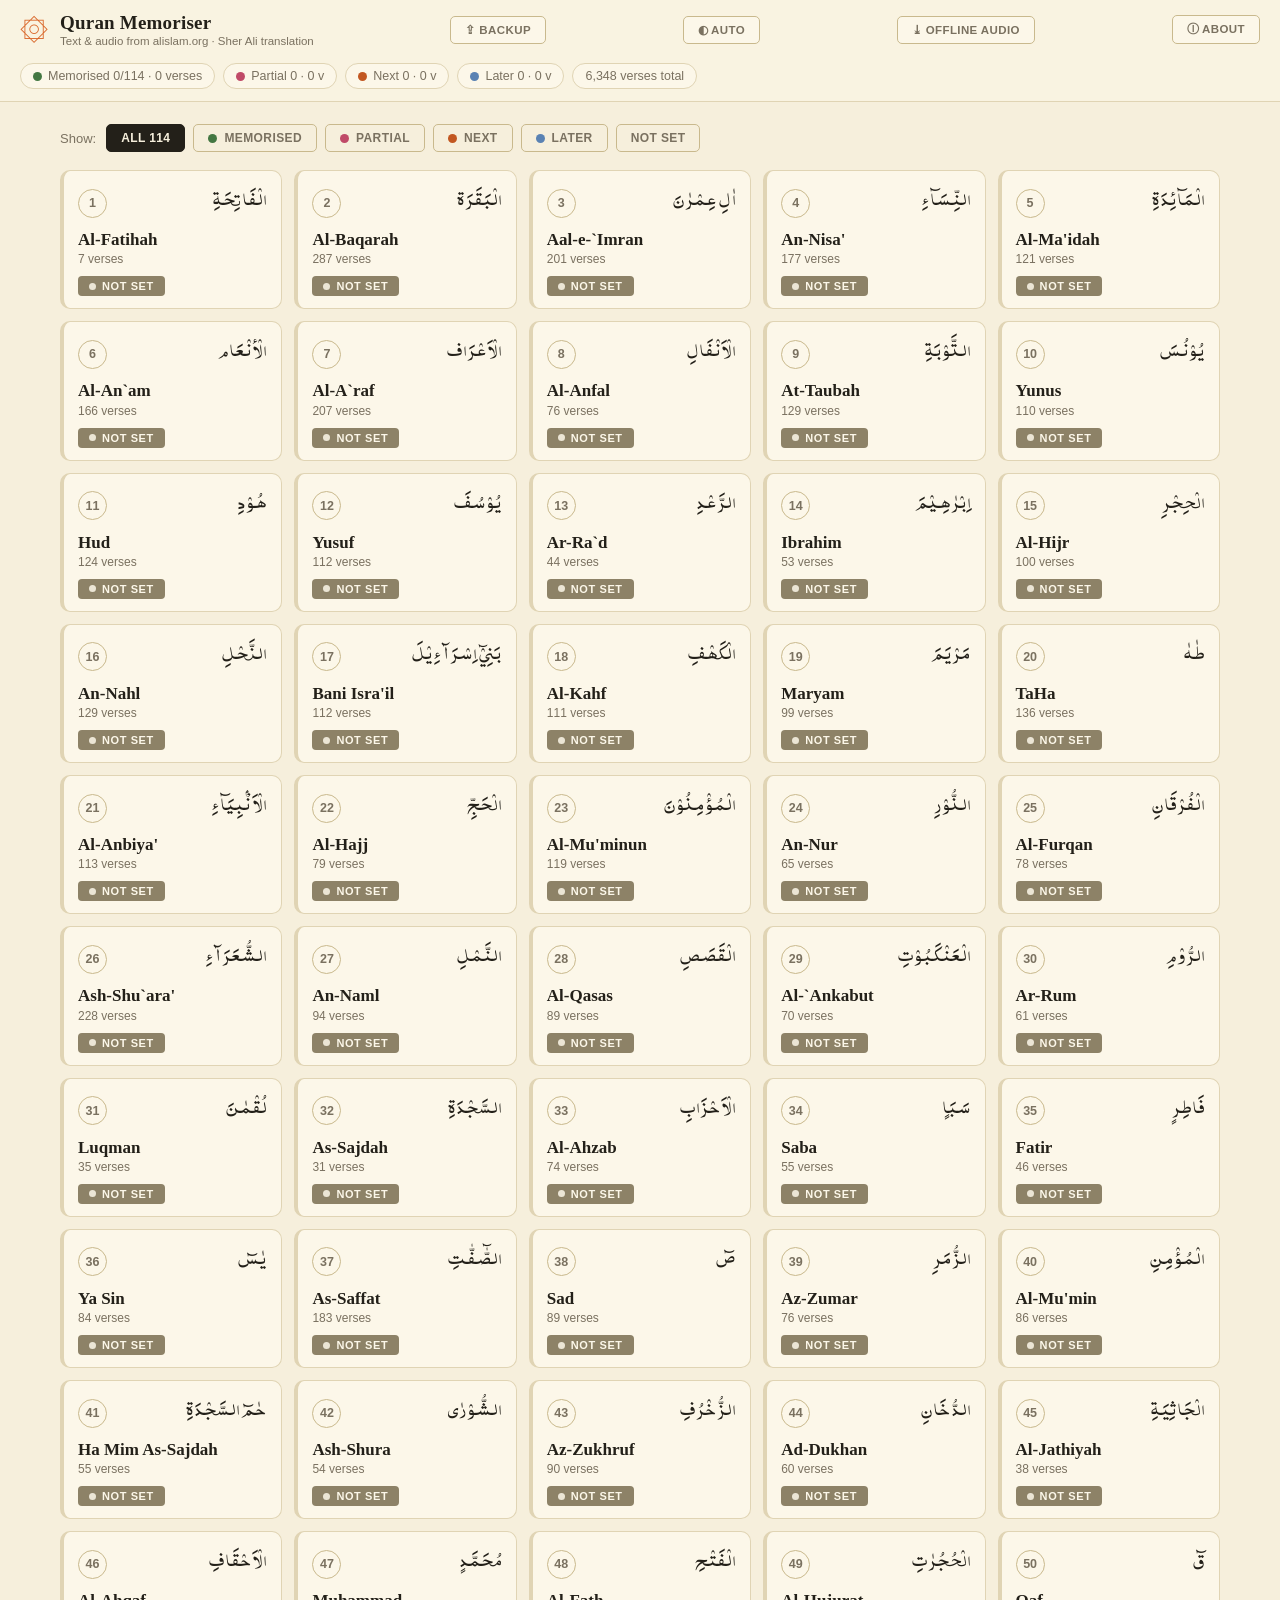
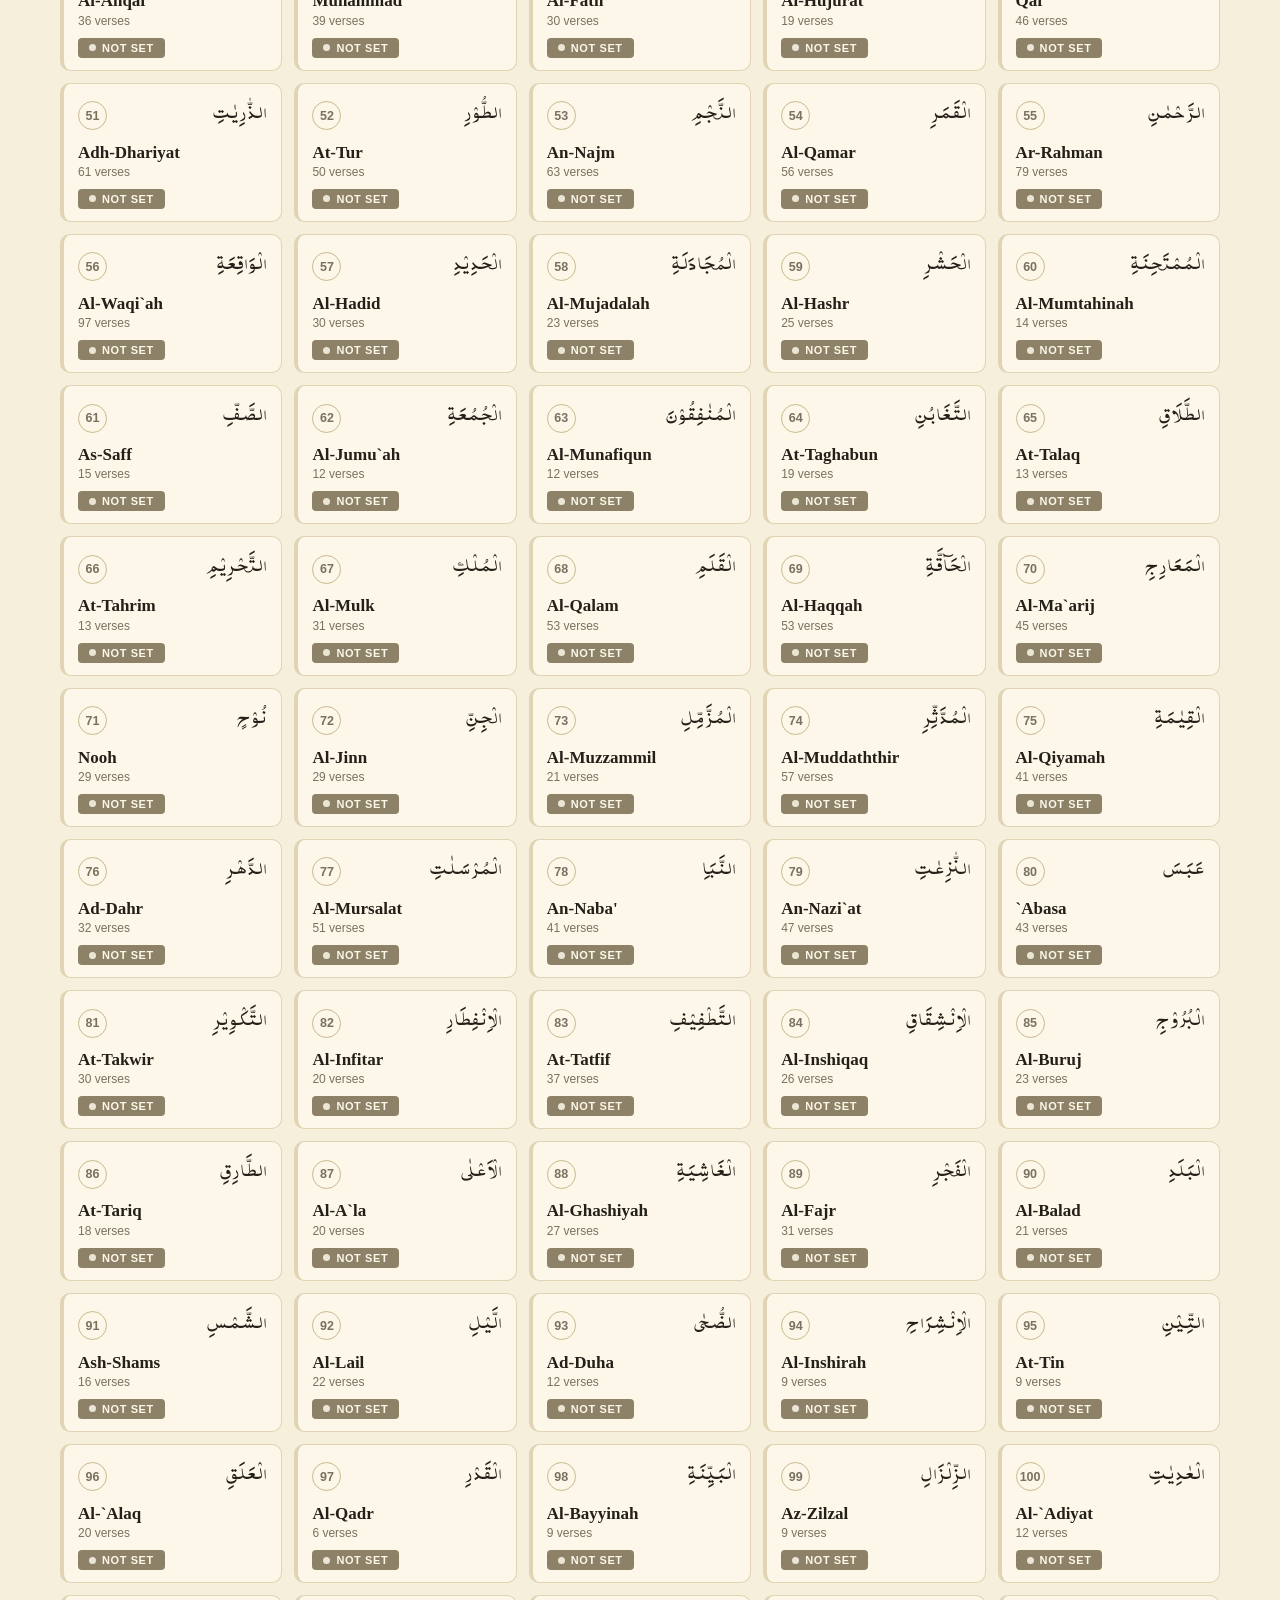
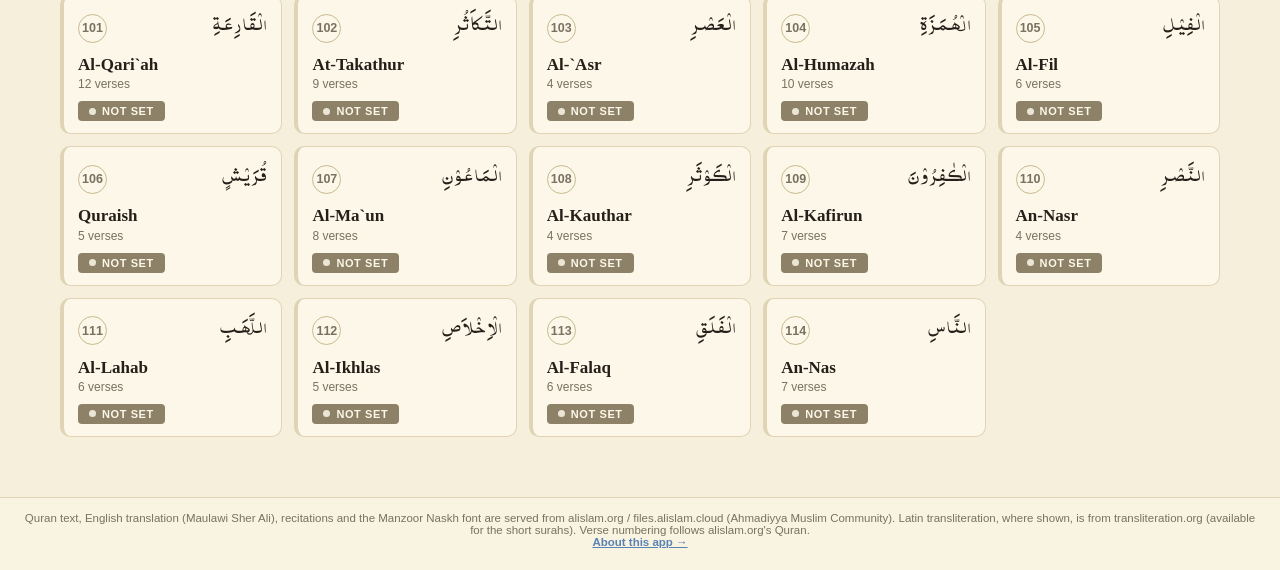
==== index.html @ e93f135b "Add About page (#/about) Toolbar 'ⓘ About' link and a footer link open a page explaining tracking, p" ====
<!DOCTYPE html>
<html lang="en">
<head>
  <meta charset="UTF-8" />
  <meta name="viewport" content="width=device-width, initial-scale=1.0, viewport-fit=cover, interactive-widget=resizes-content" />
  <title>Quran Memoriser</title>
  <link rel="stylesheet" href="styles.css" />
  <link rel="manifest" href="manifest.webmanifest" />
  <link rel="apple-touch-icon" href="icons/apple-touch-icon.png" />
  <meta name="theme-color" content="#f9f3e1" />
  <meta name="apple-mobile-web-app-capable" content="yes" />
  <meta name="apple-mobile-web-app-status-bar-style" content="default" />
  <meta name="apple-mobile-web-app-title" content="Quran" />
  <script>
    // set theme before first paint to avoid a flash of the wrong scheme
    (function () {
      try {
        var m = localStorage.getItem("qm.theme.v1") || "auto";
        var dark = m === "dark" || (m === "auto" && matchMedia("(prefers-color-scheme: dark)").matches);
        document.documentElement.dataset.theme = dark ? "dark" : "light";
        var t = document.querySelector('meta[name="theme-color"]');
        if (t) t.content = dark ? "#201b16" : "#f9f3e1";
      } catch (e) {}
    })();
  </script>
  <link rel="icon" href="data:image/svg+xml,<svg xmlns='http://www.w3.org/2000/svg' viewBox='0 0 100 100'><text y='.9em' font-size='90'>📖</text></svg>" />
</head>
<body>
  <header class="topbar">
    <a class="brand" href="#/">
      <span class="brand-mark">۞</span>
      <span>
        <span class="brand-title">Quran Memoriser</span>
        <span class="brand-sub">Text &amp; audio from alislam.org · Sher Ali translation</span>
      </span>
    </a>
    <button id="export-btn" class="topbar-btn" title="Backup or transfer progress between devices">⇪ Backup</button>
    <button id="theme-btn" class="topbar-btn" title="Theme: Auto → Light → Night">◐ Auto</button>
    <button id="offline-audio-btn" class="topbar-btn" title="Download reciter audio for offline playback">⤓ Offline audio</button>
    <a id="about-btn" class="topbar-btn topbar-link" href="#/about" title="About this app, its sources and how to use it">ⓘ About</a>
    <div id="progress-chips" class="progress-chips"></div>
  </header>

  <main id="view"></main>

  <footer class="footer">
    Quran text, English translation (Maulawi Sher Ali), recitations and the Manzoor Naskh font are served from
    alislam.org / files.alislam.cloud (Ahmadiyya Muslim Community). Latin transliteration, where shown, is from
    transliteration.org (available for the short surahs). Verse numbering follows alislam.org's Quran.
    <br/><a href="#/about">About this app →</a>
  </footer>

  <script src="app.js"></script>
</body>
</html>
---- styles.css ----
@font-face {
  font-family: "ManzoorNaskh";
  src: url("assets/ManzoorNaskh.ttf") format("truetype");
  font-display: swap;
  font-feature-settings: "ccmp";
}

/* Washi light theme — Sanzo Wada #190: Ivory Buff · English Red · Black.
   Hanko pills: solid stamp fills with cream text.
   Night Ink dark theme overrides everything via [data-theme="dark"] below. */

:root {
  --paper: #f6efdc;
  --surface: #fcf7e9;
  --surface-2: #f9f3e1;
  --band: #f3ead2;
  --mem-surface: #fbf8ec;
  --ink: #232019;
  --muted: #7a7160;
  --line: #e0d4b4;
  --line-soft: #e8ddc2;
  --border-strong: #c9b98d;
  --gold: #a08c5f;
  --accent: #d96629;          /* brand red: part rule, playing ring */
  --accent-hover: #b44d1b;
  --ar-ink: #1d1a13;
  --en-ink: #4a4436;
  --tick-off: #cfc4a2;
  --on-stamp: #fcf7e9;
  --pill-neutral: #8d8267;
  --red: #b3401d;             /* stop button */
  --green: #437742;
  --green-bg: #edf3e7;
  --pink: #c04a68;
  --pink-border: #f27291;
  --pink-bg: #f8eef0;
  --orange: #c25721;
  --orange-bg: #f8ebdd;
  --blue: #5a82b3;
  --blue-bg: #edf2f8;
  /* solid stamp pills (Hanko) */
  --pill-done-bg: #437742;
  --pill-next-bg: #d96629;
  --pill-partial-bg: #c04a68;
  --pill-later-bg: #5a82b3;
  --pill-done-fg: #eef5e9;
  --pill-next-fg: #fdf1e4;
  --pill-partial-fg: #fbe9ee;
  --pill-later-fg: #eaf1fb;
  --rail-done: #437742;
  --rail-next: #d96629;
  --rail-partial: #f27291;
  --rail-later: #5a82b3;
  --part-tick-bg: #437742;
  --part-tick-fg: #eef5e9;
  --serif: Georgia, "Times New Roman", serif;
  --bg: var(--paper);
  --card: var(--surface);
  color-scheme: light;
}

html[data-theme="dark"] {
  --paper: #191512;
  --surface: #221c17;
  --surface-2: #201b16;
  --band: #26201a;
  --mem-surface: #23231c;
  --ink: #ece4d0;
  --muted: #8f8267;
  --line: #383025;
  --line-soft: #383025;
  --border-strong: #574a35;
  --gold: #d9a05e;
  --accent: #d9a05e;
  --accent-hover: #e8b57e;
  --ar-ink: #f3e9cf;
  --en-ink: #c4b899;
  --tick-off: #4a4030;
  --on-stamp: #191512;
  --pill-neutral: #574a35;
  --red: #8a4a22;
  --green: #7fb98a;
  --green-bg: #232a1e;
  --pink: #e39aa8;
  --pink-border: #e39aa8;
  --pink-bg: #2c2126;
  --orange: #e08850;
  --orange-bg: #2b2118;
  --blue: #8fa8d9;
  --blue-bg: #1e2431;
  --pill-done-bg: #2f5c3a;
  --pill-next-bg: #8a4a22;
  --pill-partial-bg: #7a3a4e;
  --pill-later-bg: #35507e;
  --pill-done-fg: #cfeed6;
  --pill-next-fg: #ffe3cc;
  --pill-partial-fg: #ffdbe3;
  --pill-later-fg: #d9e4ff;
  --rail-done: #7fb98a;
  --rail-next: #e08850;
  --rail-partial: #e39aa8;
  --rail-later: #8fa8d9;
  --part-tick-bg: #2f5c3a;
  --part-tick-fg: #cfeed6;
  color-scheme: dark;
}

* { box-sizing: border-box; }

html {
  scroll-behavior: smooth;
  -webkit-tap-highlight-color: transparent;
  -webkit-text-size-adjust: 100%;
  overscroll-behavior: none;
}

body {
  margin: 0;
  font-family: -apple-system, BlinkMacSystemFont, "Segoe UI", Roboto, Helvetica, Arial, sans-serif;
  background: var(--paper);
  color: var(--ink);
  min-height: 100vh;
  min-height: 100dvh;
  display: flex;
  flex-direction: column;
  overscroll-behavior: none;
}

/* controls: no double-tap delay, no long-press selection/callout, press feedback */
button, a, [role="button"], select {
  touch-action: manipulation;
  user-select: none;
  -webkit-user-select: none;
}

button, [role="button"] {
  -webkit-touch-callout: none;
}

button:active { transform: scale(0.97); }

/* iOS zooms into selects smaller than 16px */
@media (pointer: coarse) {
  select { font-size: 16px; }
}

/* ---------- top bar ---------- */

.topbar {
  position: sticky;
  top: 0;
  z-index: 20;
  background: var(--surface-2);
  color: var(--ink);
  padding: 12px 20px;
  padding-top: calc(12px + env(safe-area-inset-top, 0px));
  display: flex;
  align-items: center;
  justify-content: space-between;
  gap: 16px;
  flex-wrap: wrap;
  border-bottom: 1px solid var(--line);
}

.brand {
  display: flex;
  align-items: center;
  gap: 12px;
  text-decoration: none;
  color: inherit;
}

.brand-mark {
  font-size: 29px;
  line-height: 1;
  color: var(--accent);
}

.brand-title {
  display: block;
  font-family: var(--serif);
  font-size: 19px;
  font-weight: 700;
  letter-spacing: 0.2px;
}

.brand-sub {
  display: block;
  font-size: 11.5px;
  color: var(--muted);
  margin-top: 1px;
}

.progress-chips { display: flex; gap: 8px; flex-wrap: wrap; }

.chip {
  background: var(--surface);
  border: 1px solid var(--line);
  border-radius: 999px;
  padding: 5px 12px;
  font-size: 12.5px;
  color: var(--muted);
  display: inline-flex;
  align-items: center;
  gap: 6px;
}

.chip .dot { width: 9px; height: 9px; border-radius: 50%; display: inline-block; }

/* ---------- layout ---------- */

main { flex: 1; width: 100%; max-width: 1200px; margin: 0 auto; padding: 22px 20px calc(60px + env(safe-area-inset-bottom, 0px)); }

.footer {
  font-size: 11.5px;
  color: var(--muted);
  text-align: center;
  padding: 14px 20px 22px;
  border-top: 1px solid var(--line);
  background: var(--surface-2);
}

/* ---------- filter row ---------- */

.filter-row {
  display: flex;
  gap: 8px;
  flex-wrap: wrap;
  margin-bottom: 18px;
  align-items: center;
}

.filter-row .label { font-size: 13px; color: var(--muted); margin-right: 2px; }

.filter-btn {
  border: 1px solid var(--border-strong);
  background: transparent;
  color: var(--muted);
  border-radius: 5px;
  padding: 6px 14px;
  font-size: 12px;
  letter-spacing: 0.4px;
  text-transform: uppercase;
  font-weight: 600;
  cursor: pointer;
  display: inline-flex;
  align-items: center;
  gap: 7px;
}

@media (hover: hover) and (pointer: fine) {
  .filter-btn:hover { border-color: var(--ink); color: var(--ink); }
}

.filter-btn.active { background: var(--ink); color: var(--paper); border-color: var(--ink); }

.filter-btn .dot { width: 9px; height: 9px; border-radius: 50%; }

/* ---------- surah grid ---------- */

.grid {
  display: grid;
  grid-template-columns: repeat(auto-fill, minmax(215px, 1fr));
  gap: 12px;
}

.card {
  position: relative;
  background: var(--surface);
  border: 1px solid var(--line);
  border-left: 4px solid var(--line);
  border-radius: 10px;
  padding: 14px 14px 12px;
  cursor: pointer;
  transition: transform 0.12s ease-out, box-shadow 0.12s ease-out;
  display: flex;
  flex-direction: column;
  gap: 8px;
}

.card:active { transform: scale(0.985); }

@media (hover: hover) and (pointer: fine) {
  .card:hover { transform: translateY(-2px); box-shadow: 0 6px 18px rgba(0, 0, 0, 0.12); }
}

.card[data-status="done"]   { border-left-color: var(--rail-done); }
.card[data-status="partial"]{ border-left-color: var(--rail-partial); }
.card[data-status="next"]   { border-left-color: var(--rail-next); }
.card[data-status="later"]  { border-left-color: var(--rail-later); }

.card-top { display: flex; align-items: center; justify-content: space-between; gap: 8px; }

.surah-num {
  width: 29px; height: 29px;
  border-radius: 50%;
  border: 1px solid var(--border-strong);
  background: transparent;
  color: var(--muted);
  font-size: 12.5px;
  font-weight: 600;
  display: flex; align-items: center; justify-content: center;
  flex-shrink: 0;
}

.surah-ar {
  font-family: "ManzoorNaskh", serif;
  font-size: 20px;
  direction: rtl;
  color: var(--ink);
}

.surah-name { font-family: var(--serif); font-size: 17px; font-weight: 700; line-height: 1.25; }

.surah-meta { font-size: 12px; color: var(--muted); margin-top: 2px; }

/* Hanko pills: solid stamps with cream text */
.status-btn {
  margin-top: 2px;
  align-self: flex-start;
  border: none;
  background: var(--pill-neutral);
  color: var(--on-stamp);
  border-radius: 4px;
  font-size: 11px;
  padding: 4px 11px;
  cursor: pointer;
  display: inline-flex;
  align-items: center;
  gap: 6px;
  font-weight: 700;
  letter-spacing: 0.6px;
  text-transform: uppercase;
}

.status-btn .dot { width: 7px; height: 7px; border-radius: 50%; background: currentColor; opacity: 0.85; }

.status-btn[data-status="done"]  { background: var(--pill-done-bg);   color: var(--pill-done-fg); }
.status-btn[data-status="next"]  { background: var(--pill-next-bg);   color: var(--pill-next-fg); }
.status-btn[data-status="partial"] { background: var(--pill-partial-bg); color: var(--pill-partial-fg); }
.status-btn[data-status="later"] { background: var(--pill-later-bg);  color: var(--pill-later-fg); }

/* ---------- chapter page ---------- */

.crumb {
  display: inline-flex;
  align-items: center;
  gap: 6px;
  color: var(--muted);
  text-decoration: none;
  font-size: 13.5px;
  margin-bottom: 12px;
}

@media (hover: hover) and (pointer: fine) {
  .crumb:hover { color: var(--ink); }
}

.chapter-head {
  background: var(--surface);
  border: 1px solid var(--line);
  border-radius: 10px;
  padding: 18px 20px;
  margin-bottom: 16px;
}

.chapter-title-row { display: flex; align-items: center; justify-content: space-between; gap: 12px; flex-wrap: wrap; }

.chapter-title { display: flex; align-items: baseline; gap: 12px; flex-wrap: wrap; }

.chapter-title .en { font-family: var(--serif); font-size: 24px; font-weight: 700; }

.chapter-title .ar {
  font-family: "ManzoorNaskh", serif;
  font-size: 30px;
  direction: rtl;
  color: var(--ink);
}

.chapter-meta { color: var(--muted); font-size: 13px; margin-top: 4px; }

.controls { display: flex; gap: 10px; flex-wrap: wrap; align-items: center; margin-top: 14px; }

.controls label { font-size: 12.5px; color: var(--muted); display: inline-flex; align-items: center; gap: 6px; }

.controls select {
  border: 1px solid var(--border-strong);
  border-radius: 5px;
  padding: 6px 8px;
  font-size: 13px;
  background: var(--surface);
  color: var(--ink);
}

.btn {
  border: 1px solid var(--ink);
  border-radius: 4px;
  padding: 8px 16px;
  font-size: 12px;
  letter-spacing: 0.5px;
  text-transform: uppercase;
  font-weight: 700;
  cursor: pointer;
  display: inline-flex;
  align-items: center;
  gap: 7px;
}

.btn-play { background: var(--ink); color: var(--paper); }
@media (hover: hover) and (pointer: fine) {
  .btn-play:hover { opacity: 0.88; }
}

.btn-stop { background: var(--red); color: #fff; border-color: var(--red); }
@media (hover: hover) and (pointer: fine) {
  .btn-stop:hover { opacity: 0.9; }
}

.btn-ghost {
  background: transparent;
  color: var(--ink);
  border: 1px solid var(--border-strong);
}
.btn-ghost.on { background: var(--ink); color: var(--paper); border-color: var(--ink); }

/* ---------- memorisation parts ---------- */

.parts-wrap {
  margin-top: 16px;
  border-top: 1px dashed var(--line);
  padding-top: 12px;
}

.parts-progress { font-size: 12.5px; color: var(--muted); margin-bottom: 8px; }
.parts-progress b { color: var(--green); }

.parts-strip { display: flex; flex-wrap: wrap; gap: 6px; max-height: 96px; overflow-y: auto; }

.part-chip {
  border: 1px solid var(--border-strong);
  background: var(--surface);
  border-radius: 5px;
  font-size: 12px;
  padding: 4px 8px;
  cursor: pointer;
  color: var(--ink);
  direction: ltr;
}

@media (hover: hover) and (pointer: fine) {
  .part-chip:hover { border-color: var(--accent); color: var(--accent); }
}

.part-chip.done {
  background: var(--green-bg);
  border-color: var(--green);
  color: var(--green);
  font-weight: 600;
}

.part-header {
  display: flex;
  align-items: center;
  justify-content: space-between;
  gap: 10px;
  flex-wrap: wrap;
  background: var(--band);
  border: 1px solid var(--line);
  border-left: 3px solid var(--accent);
  border-radius: 0 10px 10px 0;
  padding: 10px 14px;
  margin: 18px 0 10px;
  scroll-margin-top: 120px;
}

.part-label { display: flex; align-items: baseline; gap: 10px; flex-wrap: wrap; }

.part-no { font-weight: 700; color: var(--ink); font-size: 14px; }

.part-range { font-size: 12.5px; color: var(--ink); font-weight: 600; }

.part-words { font-size: 12px; color: var(--muted); }

.part-actions { display: flex; gap: 8px; }

.part-tick {
  border: 1px solid var(--green);
  background: var(--part-tick-bg);
  color: var(--part-tick-fg);
  border-radius: 4px;
  font-size: 11px;
  letter-spacing: 0.4px;
  text-transform: uppercase;
  padding: 5px 12px;
  cursor: pointer;
  font-weight: 700;
}

.part-tick:not(.on) { background: transparent; color: var(--green); }

.part-play {
  border: 1px solid var(--ink);
  background: var(--ink);
  color: var(--paper);
  border-radius: 4px;
  font-size: 11px;
  letter-spacing: 0.4px;
  text-transform: uppercase;
  padding: 5px 12px;
  cursor: pointer;
  font-weight: 700;
}

@media (hover: hover) and (pointer: fine) {
  .part-play:hover { opacity: 0.88; }
}

/* ---------- verses ---------- */

.verse-tick {
  width: 28px;
  height: 28px;
  border-radius: 50%;
  border: 1.5px solid var(--border-strong);
  background: var(--surface);
  color: var(--tick-off);
  font-size: 13px;
  cursor: pointer;
  display: flex;
  align-items: center;
  justify-content: center;
  flex-shrink: 0;
  padding: 0;
}

@media (hover: hover) and (pointer: fine) {
  .verse-tick:hover { border-color: var(--green); color: var(--green); }
}

.verse-tick.on { background: var(--pill-done-bg); border-color: var(--green); color: var(--pill-done-fg); }

.verse {
  background: var(--surface);
  border: 1px solid var(--line-soft);
  border-radius: 10px;
  padding: 16px 18px;
  margin-bottom: 10px;
  display: flex;
  flex-direction: column;
  gap: 10px;
  transition: box-shadow 0.15s ease;
}

.verse.memorised { border-left: 3px solid var(--rail-done); background: var(--mem-surface); }

.verse.playing {
  border-color: var(--accent);
  box-shadow: 0 0 0 2px var(--accent);
}

.verse-top { display: flex; align-items: center; gap: 10px; }

.verse-ref { font-size: 11px; font-weight: 700; color: var(--gold); background: transparent; border-radius: 4px; padding: 3px 0; letter-spacing: 1.2px; text-transform: uppercase; }

.verse-play {
  width: 34px; height: 34px;
  border-radius: 50%;
  border: 1.5px solid var(--border-strong);
  background: var(--surface);
  cursor: pointer;
  font-size: 13px;
  color: var(--accent);
  display: flex; align-items: center; justify-content: center;
  flex-shrink: 0;
}

@media (hover: hover) and (pointer: fine) {
  .verse-play:hover { border-color: var(--accent); background: var(--orange-bg); }
}
.verse-play.loading { animation: pulse 1s infinite; }

@keyframes pulse { 50% { opacity: 0.45; } }

.verse-ar {
  font-family: "ManzoorNaskh", serif;
  direction: rtl;
  text-align: right;
  font-size: 30px;
  line-height: 2.15;
  color: var(--ar-ink);
  word-spacing: 2px;
}

.verse-en { font-size: 15.5px; line-height: 1.6; color: var(--en-ink); }

.verse-tl {
  font-family: var(--serif);
  font-style: italic;
  font-size: 15px;
  line-height: 1.7;
  color: var(--muted);
  display: none;
}

body.show-translit .verse-tl { display: block; }

.verse-words {
  font-size: 12.5px;
  color: var(--muted);
  background: var(--band);
  border-top: 1px dashed var(--line);
  border-radius: 0 0 9px 9px;
  margin: 0 -18px -16px;
  padding: 8px 18px;
  display: none;
}

body.show-words .verse-words { display: block; }

.meta-ticked { color: var(--green); font-weight: 700; }

.verse-progress { color: var(--green); }

.part-verse-count { color: var(--green); font-weight: 600; }

.loading-note, .error-note {
  text-align: center;
  color: var(--muted);
  padding: 40px 0;
  font-size: 14px;
}

.error-note a { color: var(--blue); }

/* ---------- about page ---------- */

a.topbar-btn { text-decoration: none; }

.footer a { color: var(--blue); font-weight: 600; white-space: nowrap; }

.about { max-width: 680px; margin-top: 14px; }

.about-title {
  font-family: var(--serif);
  font-size: 28px;
  margin: 0 0 10px;
}

.about-lede {
  font-size: 16px;
  line-height: 1.65;
  color: var(--en-ink);
  margin: 0 0 6px;
}

.about section {
  border-top: 1px solid var(--line-soft);
  margin-top: 22px;
  padding-top: 18px;
}

.about h2 {
  font-family: var(--serif);
  font-size: 17px;
  margin: 0 0 10px;
}

.about p {
  font-size: 14.5px;
  line-height: 1.65;
  color: var(--en-ink);
  margin: 0 0 10px;
}

.about ul { margin: 0 0 10px; padding-left: 18px; }

.about li {
  font-size: 14.5px;
  line-height: 1.6;
  color: var(--en-ink);
  margin-bottom: 5px;
}

.about .note { color: var(--muted); font-size: 13px; }

@media (max-width: 640px) {
  .about-title { font-size: 23px; }
  .about section { margin-top: 18px; padding-top: 14px; }
}

.hidden { display: none !important; }

/* ---------- practice mode (recall masking) ---------- */

.practice-tools {
  display: flex;
  gap: 8px;
  flex-wrap: wrap;
  align-items: center;
  margin-top: 10px;
  padding-top: 10px;
  border-top: 1px dashed var(--line);
}

.practice-tools .label { font-size: 12.5px; color: var(--muted); }

.ar-mask {
  position: absolute;
  inset: 0;
  display: flex;
  align-items: center;
  justify-content: center;
  background: var(--band);
  border: 1px dashed var(--border-strong);
  border-radius: 8px;
  cursor: pointer;
  -webkit-tap-highlight-color: transparent;
}

.ar-mask-label {
  font-size: 12px;
  letter-spacing: 0.8px;
  text-transform: uppercase;
  color: var(--muted);
  font-weight: 600;
}

.ar-mask-hint {
  font-size: 30px;
  line-height: 2.15;
  color: var(--ink);
  opacity: 0.85;
}

.verse.masked .verse-ar { min-height: 52px; }

@media (hover: hover) and (pointer: fine) {
  .ar-mask:hover { border-color: var(--accent); }
}

/* ---------- offline audio panel ---------- */

.topbar-btn {
  background: var(--surface);
  border: 1px solid var(--border-strong);
  color: var(--muted);
  border-radius: 5px;
  padding: 6px 14px;
  font-size: 11.5px;
  cursor: pointer;
  font-weight: 600;
  letter-spacing: 0.4px;
  text-transform: uppercase;
}

@media (hover: hover) and (pointer: fine) {
  .topbar-btn:hover { background: var(--band); border-color: var(--ink); color: var(--ink); }
}

.modal-overlay {
  position: fixed;
  inset: 0;
  background: rgba(0, 0, 0, 0.45);
  z-index: 50;
  display: flex;
  align-items: center;
  justify-content: center;
  padding: 20px;
}

.modal-card {
  position: relative;
  background: var(--surface);
  border: 1px solid var(--line);
  border-radius: 12px;
  box-shadow: 0 18px 60px rgba(0, 0, 0, 0.35);
  max-width: 600px;
  width: 100%;
  max-height: 85vh;
  overflow-y: auto;
  padding: 22px 24px;
}

.modal-title { margin: 0 0 6px; font-size: 20px; font-family: var(--serif); }

.modal-note { font-size: 13px; color: var(--muted); line-height: 1.5; margin-bottom: 8px; }

.storage-line { font-size: 12.5px; color: var(--green); background: var(--green-bg); border: 1px solid var(--green); border-radius: 6px; padding: 7px 10px; margin-bottom: 14px; opacity: 0.9; }

.modal-close {
  position: absolute;
  top: 14px;
  right: 14px;
  border: 1px solid var(--border-strong);
  background: var(--surface);
  border-radius: 50%;
  width: 30px;
  height: 30px;
  cursor: pointer;
  font-size: 13px;
  color: var(--muted);
}

.reciter-row {
  display: flex;
  align-items: center;
  justify-content: space-between;
  gap: 12px;
  padding: 12px 0;
  border-top: 1px solid var(--line);
  flex-wrap: wrap;
}

.reciter-name { font-weight: 700; font-size: 14.5px; }

.reciter-status { font-size: 12.5px; color: var(--muted); margin-top: 3px; }

.reciter-actions { display: flex; gap: 8px; }

.progress-track {
  width: 100%;
  height: 6px;
  background: var(--band);
  border-radius: 999px;
  margin-top: 8px;
  overflow: hidden;
}

.progress-fill {
  height: 100%;
  width: 0%;
  background: var(--green);
  border-radius: 999px;
  transition: width 0.25s ease;
}

/* ---------- phone layout: compact pills & cards, 3-per-row grid ---------- */

@media (max-width: 560px) {
  .brand-sub { display: none; }
  .brand-mark { font-size: 22px; }
  .brand-title { font-size: 15px; }
  .topbar { padding: 8px 12px; padding-top: calc(8px + env(safe-area-inset-top, 0px)); gap: 8px; }
  .topbar-btn { padding: 4px 10px; font-size: 12px; }
  .chip { padding: 3px 8px; font-size: 11px; gap: 4px; }

  main { padding: 12px 12px calc(40px + env(safe-area-inset-bottom, 0px)); }

  .filter-row { margin-bottom: 10px; gap: 5px; }
  .filter-btn { padding: 4px 9px; font-size: 11.5px; gap: 5px; }

  .grid { gap: 6px; grid-template-columns: repeat(auto-fill, minmax(104px, 1fr)); }
  .card { padding: 8px 9px 7px; gap: 4px; border-radius: 10px; border-left-width: 3px; }
  .card-top { gap: 4px; }
  .surah-num { width: 22px; height: 22px; font-size: 10.5px; }
  .surah-ar { font-size: 14px; }
  .surah-name { font-size: 12.5px; }
  .surah-meta { font-size: 10px; }
  .status-btn { font-size: 10px; padding: 2.5px 8px; gap: 4px; border-radius: 3px; }

  .chapter-head { padding: 12px 14px; }
  .chapter-title .en { font-size: 19px; }
  .chapter-title .ar { font-size: 22px; }
  .chapter-meta { font-size: 11.5px; }
  .controls { gap: 6px; margin-top: 10px; }
  .controls label { font-size: 11.5px; }
  .controls select { font-size: 12px; padding: 4px 6px; }
  .btn { padding: 6px 10px; font-size: 12px; }

  .parts-wrap { margin-top: 10px; padding-top: 8px; }
  .parts-progress { font-size: 11px; margin-bottom: 5px; }
  .parts-strip { max-height: 72px; gap: 4px; }
  .part-chip { font-size: 10.5px; padding: 3px 6px; }
  .part-header { padding: 8px 10px; margin: 12px 0 8px; gap: 6px; }
  .part-no { font-size: 12.5px; }
  .part-range, .part-words { font-size: 11px; }
  .part-tick, .part-play { font-size: 11px; padding: 4px 9px; }

  .verse { padding: 10px 12px; }
  .verse-top { gap: 8px; }
  .verse-ref { font-size: 10.5px; padding: 2px 6px; }
  .verse-play { width: 28px; height: 28px; font-size: 11px; }
  .verse-tick { width: 24px; height: 24px; font-size: 11px; border-width: 1.5px; }
  .verse-ar { font-size: 25px; line-height: 1.95; }
  .verse-tl { font-size: 13px; }
  .verse-en { font-size: 14px; }
  .verse-words { font-size: 11.5px; margin: 0 -12px -10px; padding: 7px 12px; }

  .practice-tools { gap: 5px; margin-top: 8px; padding-top: 8px; }
  .practice-tools .filter-btn { padding: 4px 9px; font-size: 11px; }
  .ar-mask-hint { font-size: 25px; line-height: 1.95; }
  .ar-mask-label { font-size: 10px; }
}
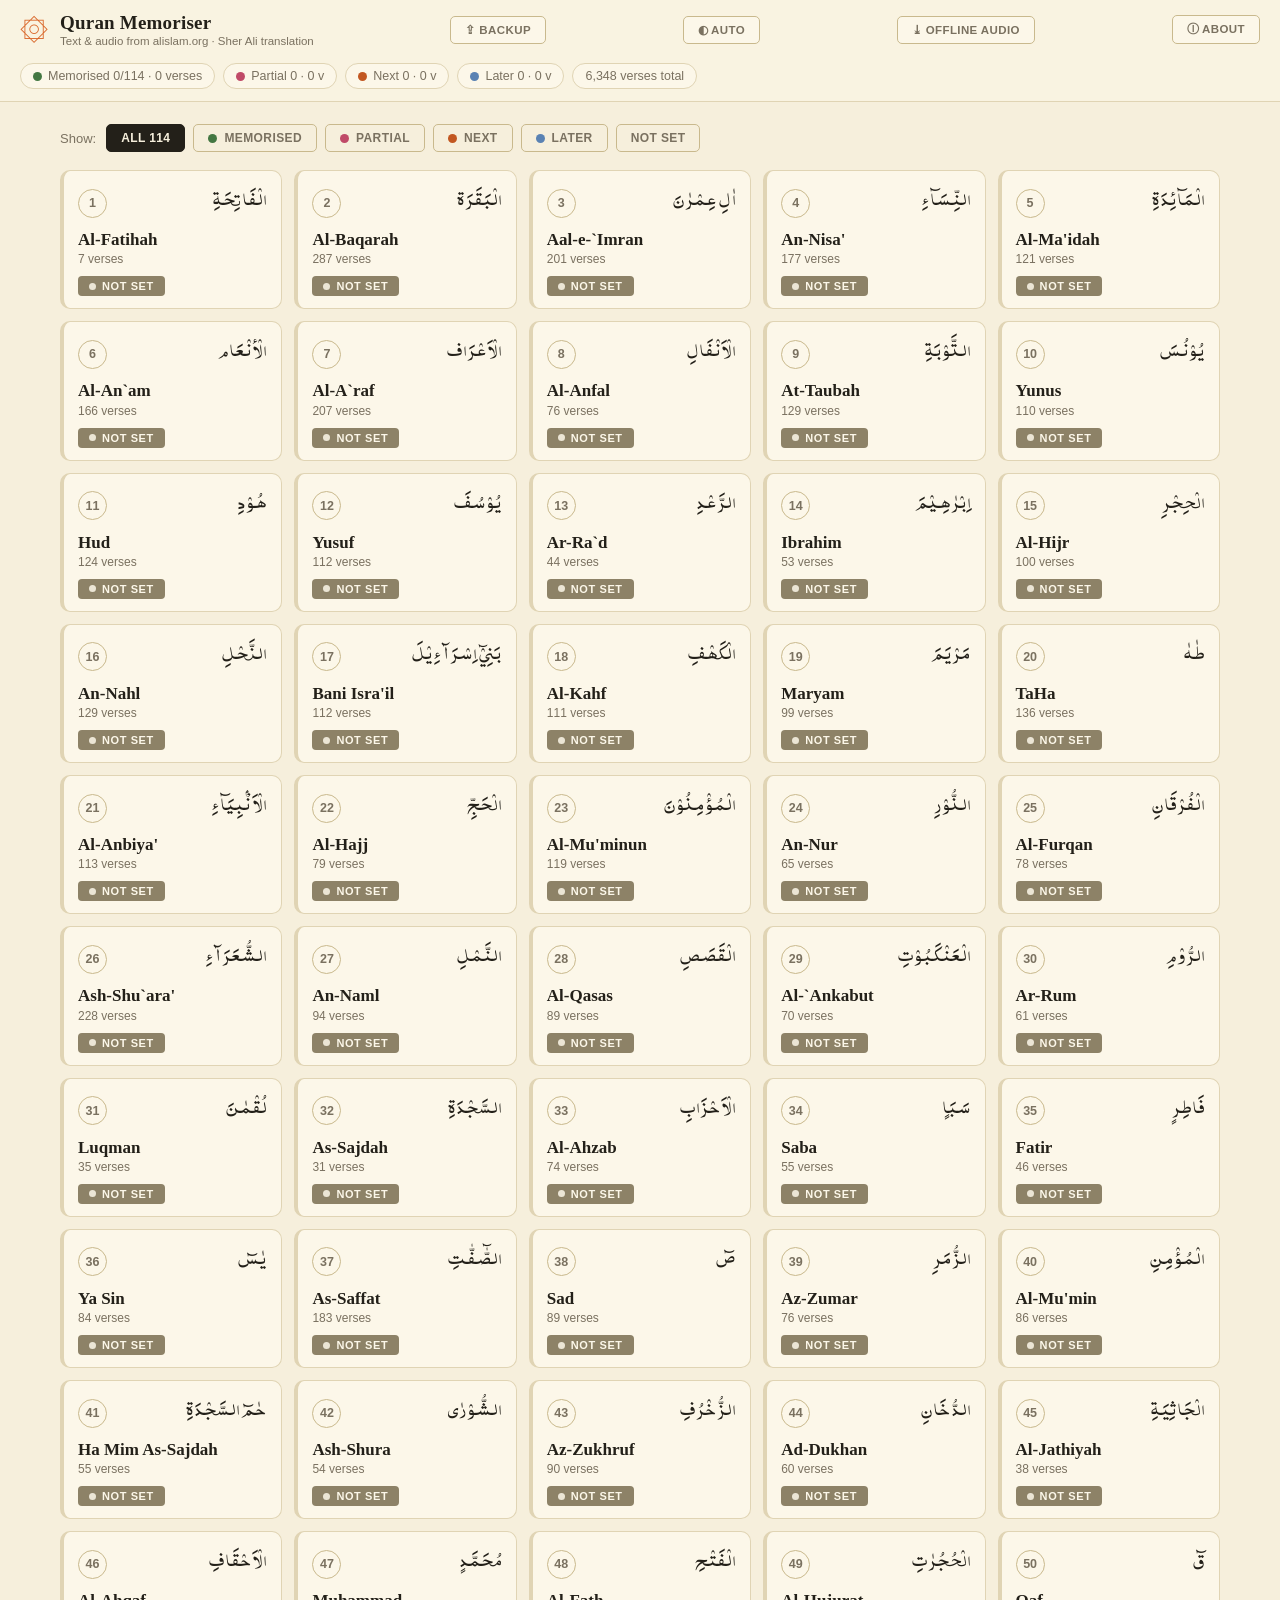
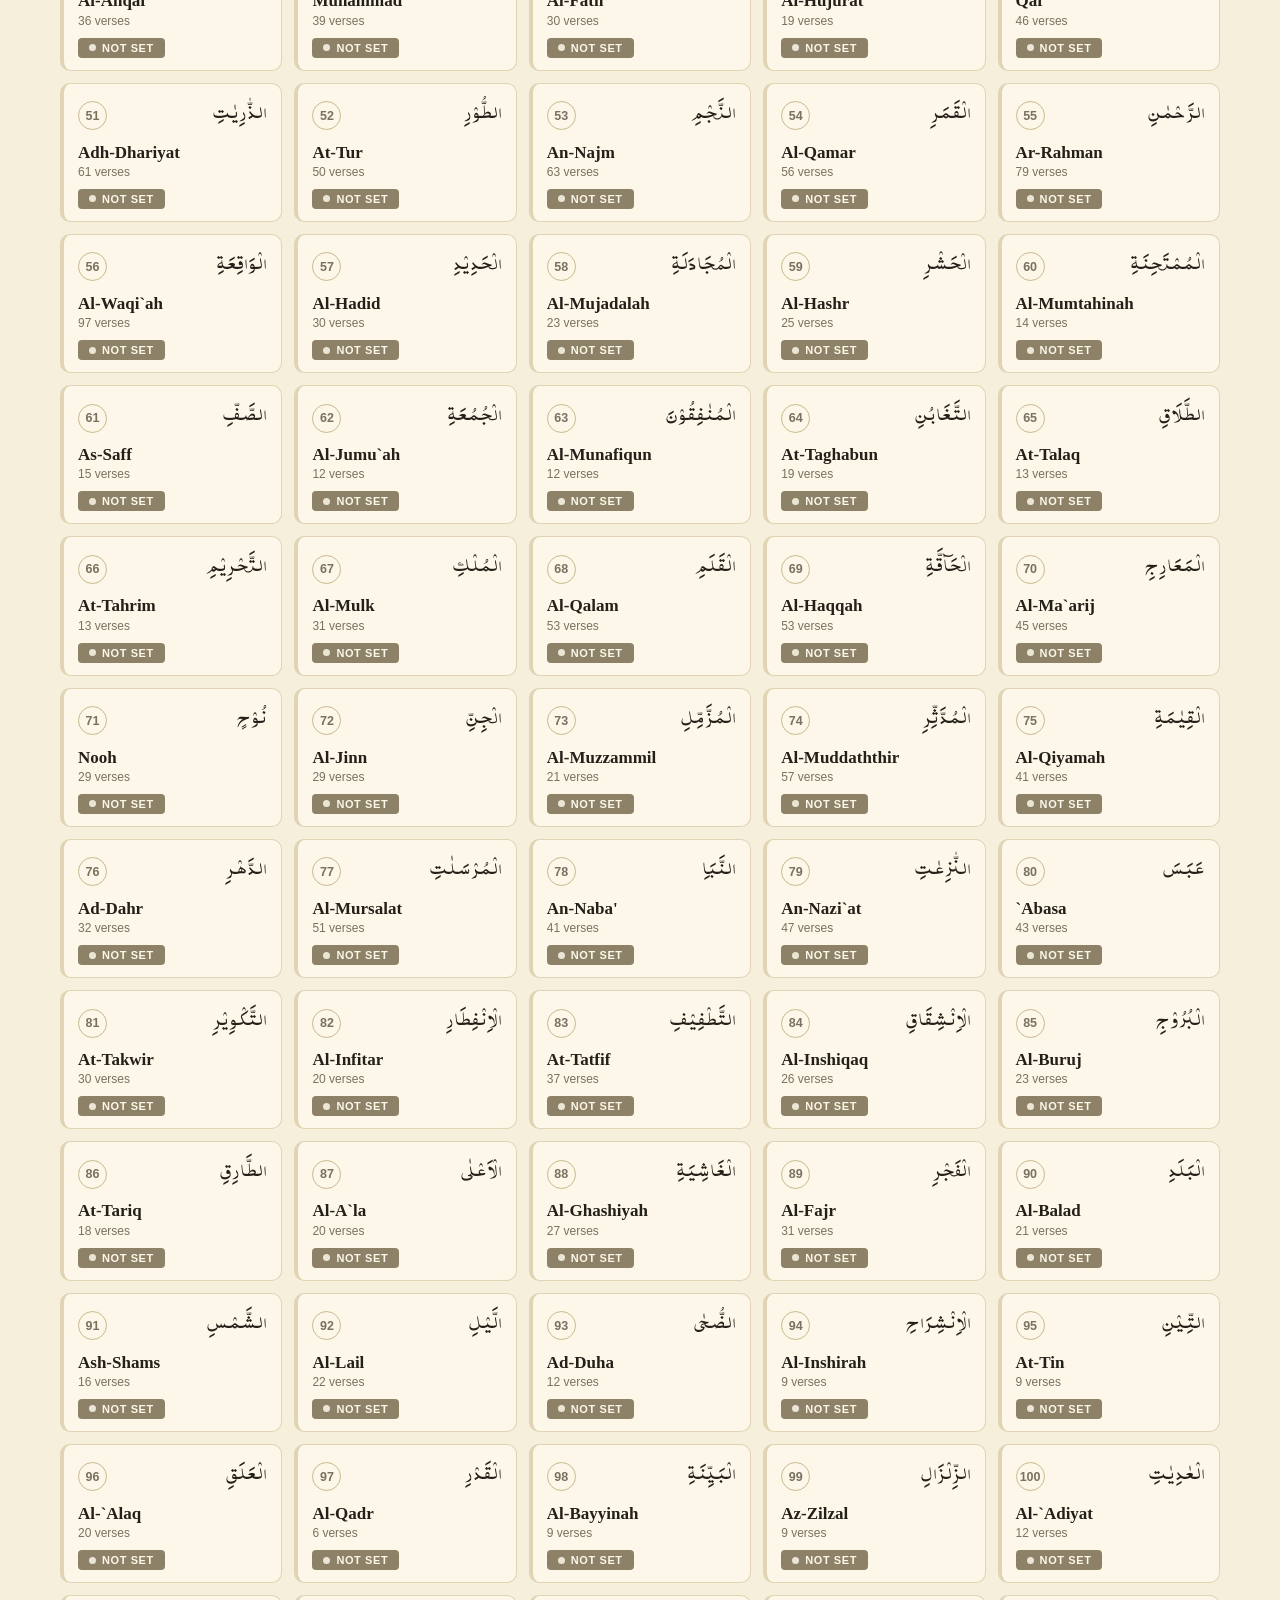
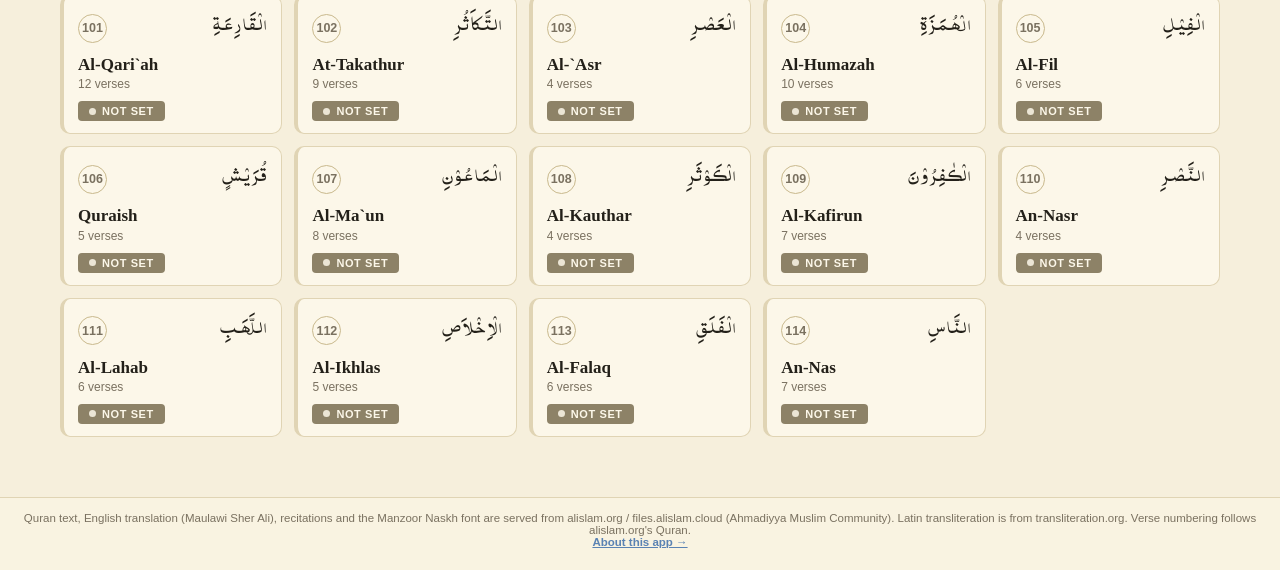
==== commit 1347506b: "Add Latin transliteration for all 114 surahs from transliteration.org (MixPure)" ====
--- a/index.html
+++ b/index.html
@@ -45,8 +45,8 @@
 
   <footer class="footer">
     Quran text, English translation (Maulawi Sher Ali), recitations and the Manzoor Naskh font are served from
-    alislam.org / files.alislam.cloud (Ahmadiyya Muslim Community). Latin transliteration, where shown, is from
-    transliteration.org (available for the short surahs). Verse numbering follows alislam.org's Quran.
+    alislam.org / files.alislam.cloud (Ahmadiyya Muslim Community). Latin transliteration is from
+    transliteration.org. Verse numbering follows alislam.org's Quran.
     <br/><a href="#/about">About this app →</a>
   </footer>
 
--- a/styles.css
+++ b/styles.css
@@ -511,6 +511,12 @@
   font-weight: 700;
 }
 
+.part-play.btn-stop {
+  background: var(--red);
+  color: #fff;
+  border-color: var(--red);
+}
+
 @media (hover: hover) and (pointer: fine) {
   .part-play:hover { opacity: 0.88; }
 }
@@ -713,11 +719,16 @@
   background: var(--band);
   border: 1px dashed var(--border-strong);
   border-radius: 8px;
+  padding: 4px 10px;
+  overflow: hidden;
   cursor: pointer;
   -webkit-tap-highlight-color: transparent;
 }
 
 .ar-mask-label {
+  font-family: -apple-system, BlinkMacSystemFont, "Segoe UI", Roboto, Helvetica, Arial, sans-serif;
+  direction: ltr;
+  line-height: 1.4;
   font-size: 12px;
   letter-spacing: 0.8px;
   text-transform: uppercase;
@@ -730,9 +741,13 @@
   line-height: 2.15;
   color: var(--ink);
   opacity: 0.85;
+  width: 100%;
+  text-align: right;
+  direction: rtl;
 }
 
 .verse.masked .verse-ar { min-height: 52px; }
+body.show-translit .verse.masked .verse-tl { display: none; }
 
 @media (hover: hover) and (pointer: fine) {
   .ar-mask:hover { border-color: var(--accent); }
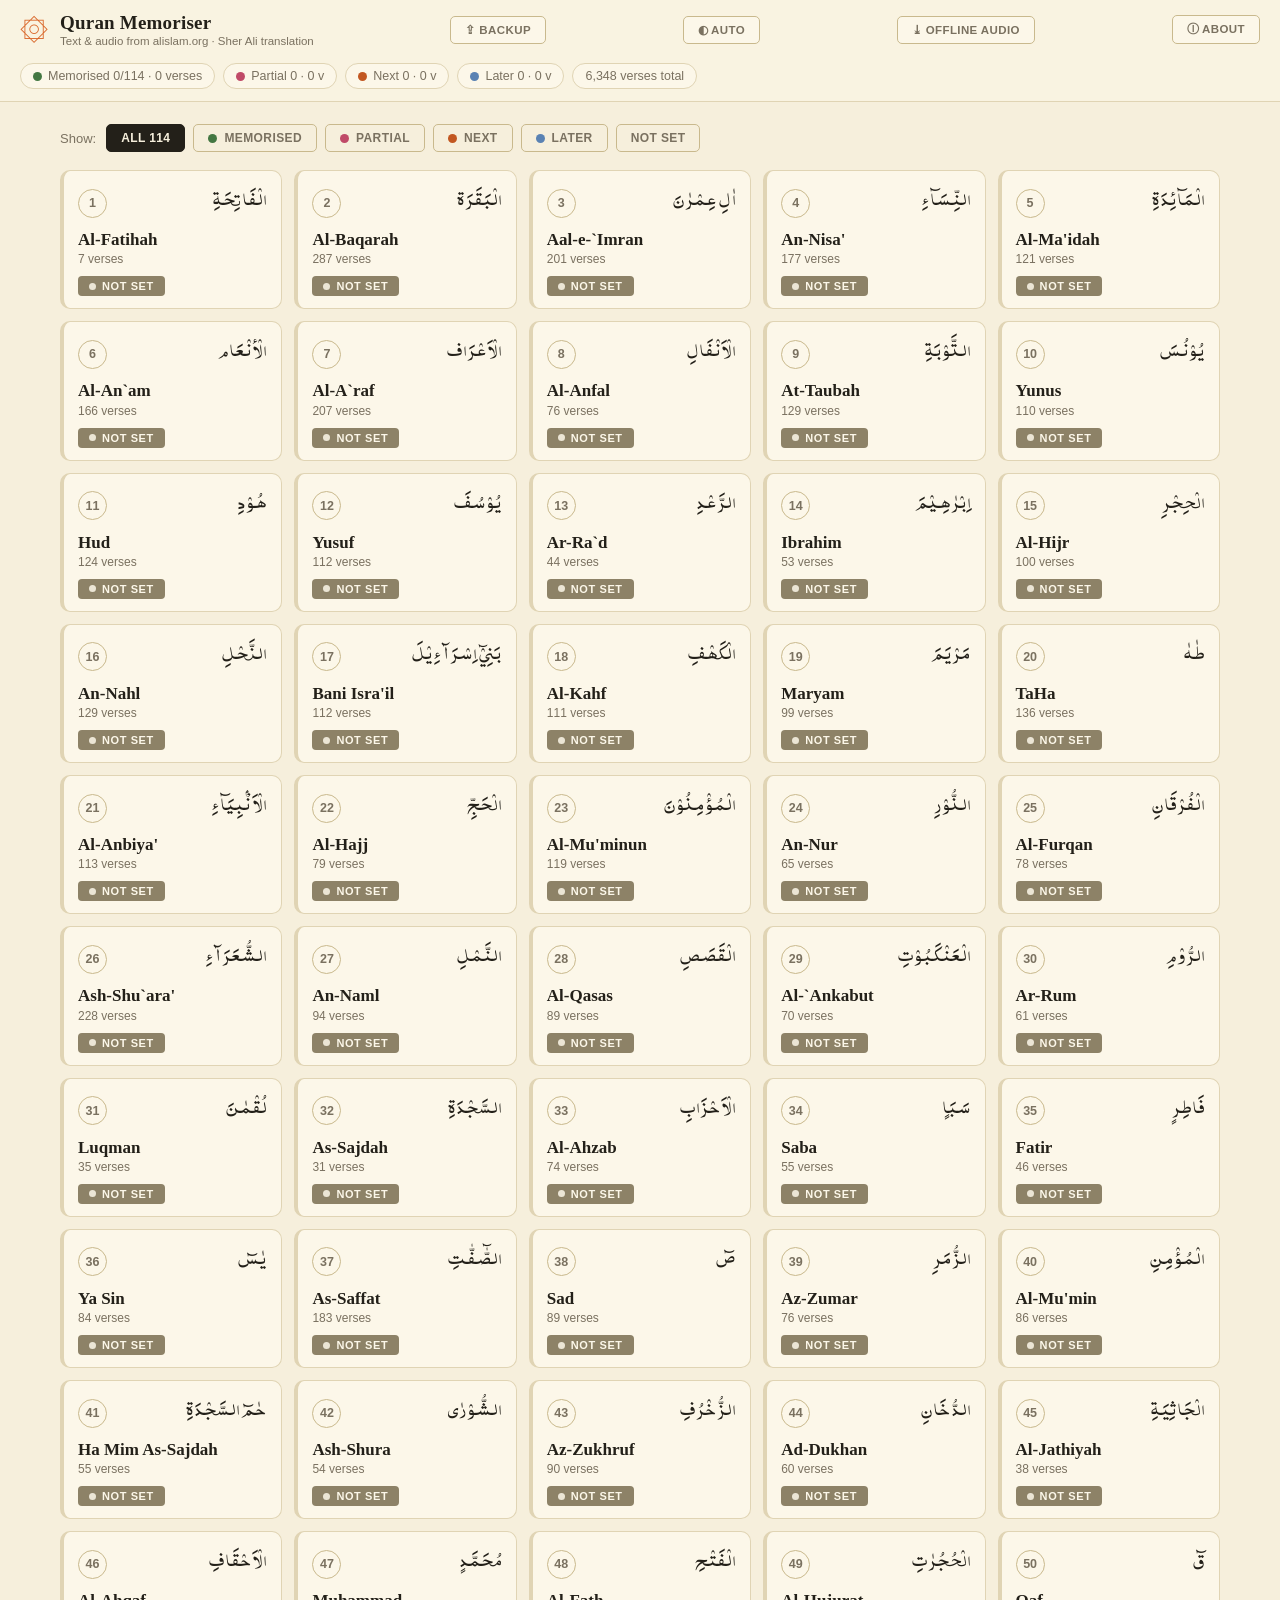
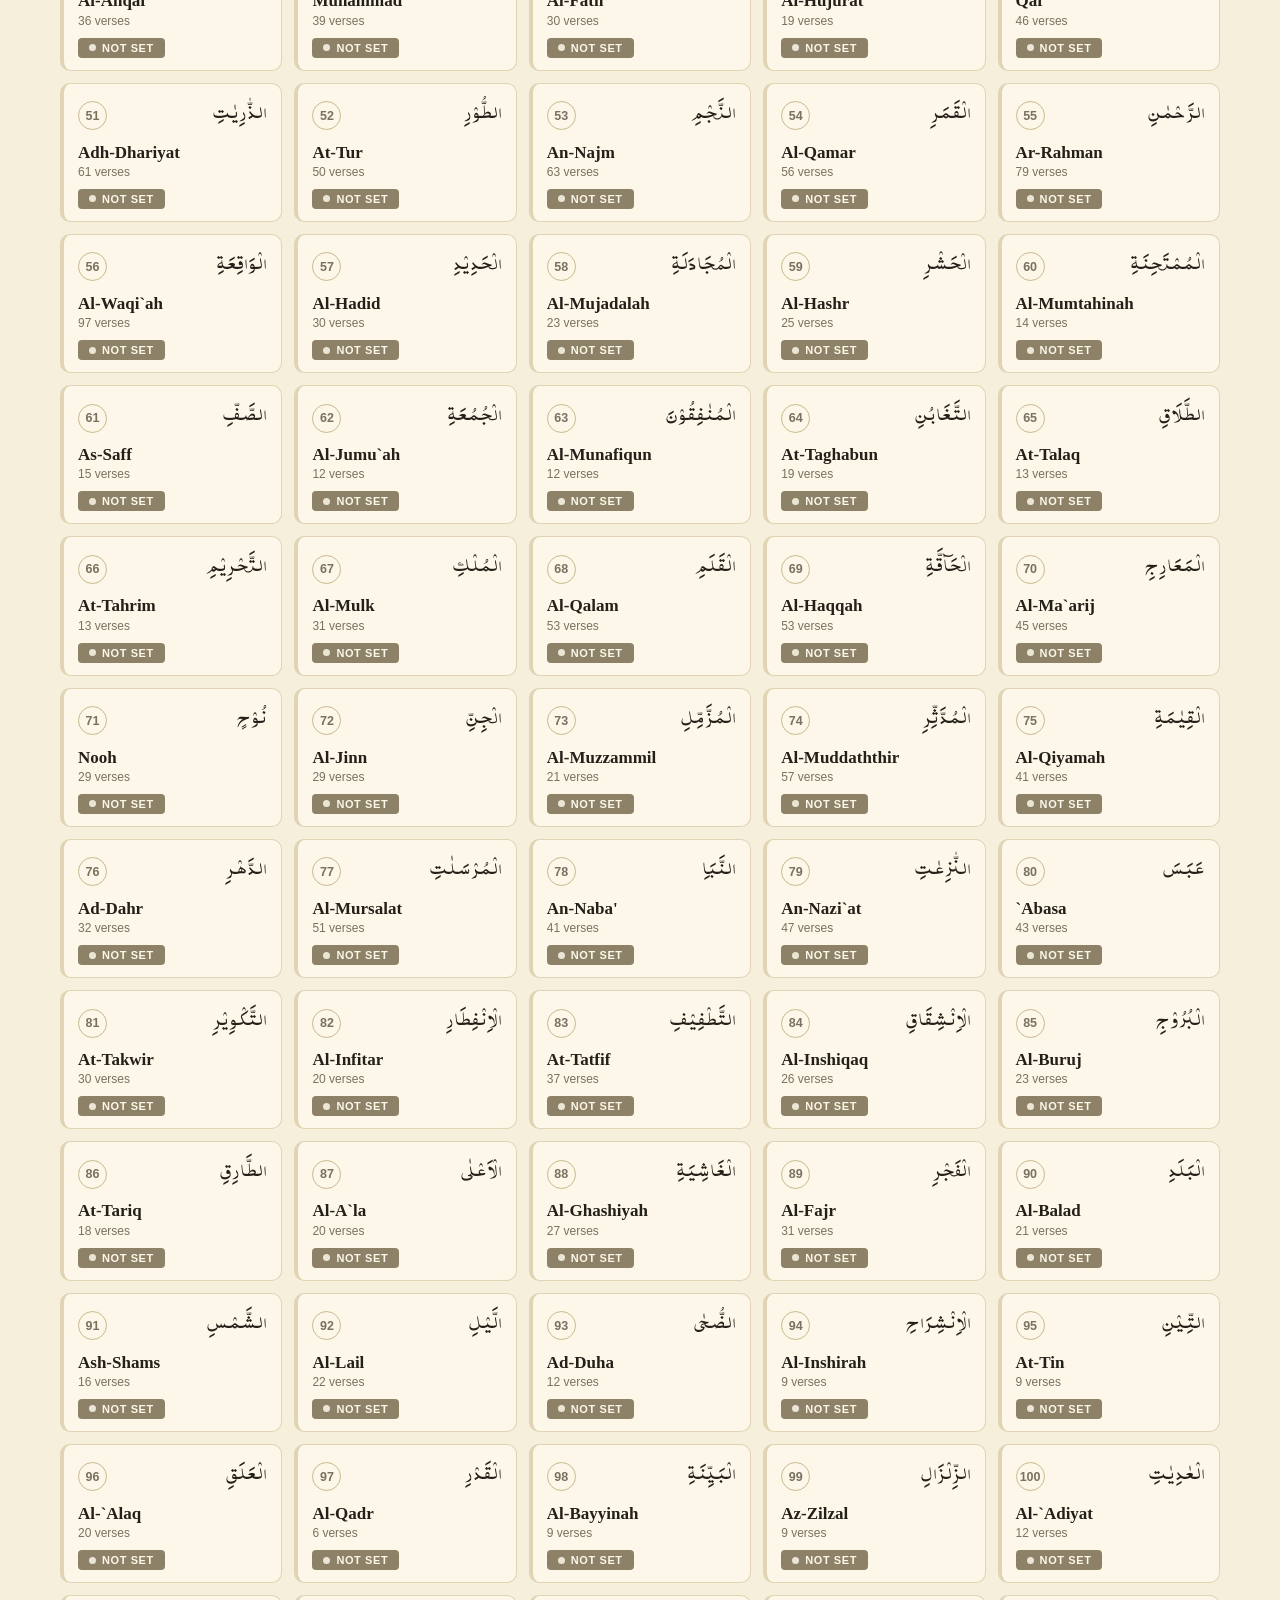
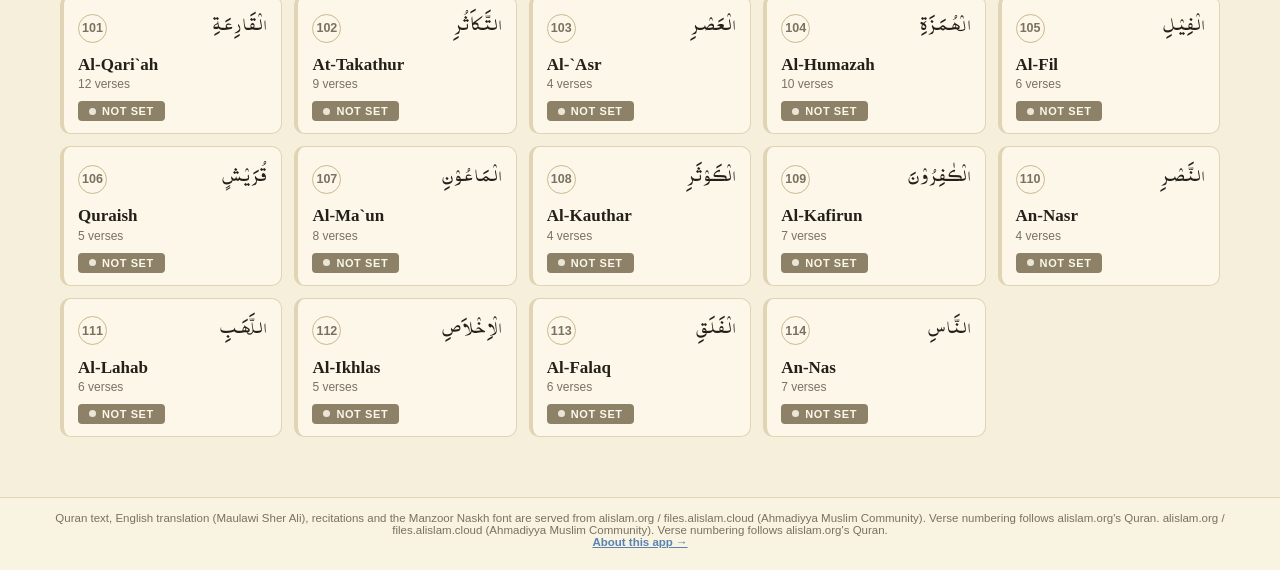
==== commit 862d82d4: "Remove all mentions of transliteration.org Drop the site from the footer, the About page credits, th" ====
--- a/index.html
+++ b/index.html
@@ -45,8 +45,8 @@
 
   <footer class="footer">
     Quran text, English translation (Maulawi Sher Ali), recitations and the Manzoor Naskh font are served from
-    alislam.org / files.alislam.cloud (Ahmadiyya Muslim Community). Latin transliteration is from
-    transliteration.org. Verse numbering follows alislam.org's Quran.
+    alislam.org / files.alislam.cloud (Ahmadiyya Muslim Community). Verse numbering follows alislam.org's Quran.
+    alislam.org / files.alislam.cloud (Ahmadiyya Muslim Community). Verse numbering follows alislam.org's Quran.
     <br/><a href="#/about">About this app →</a>
   </footer>
 
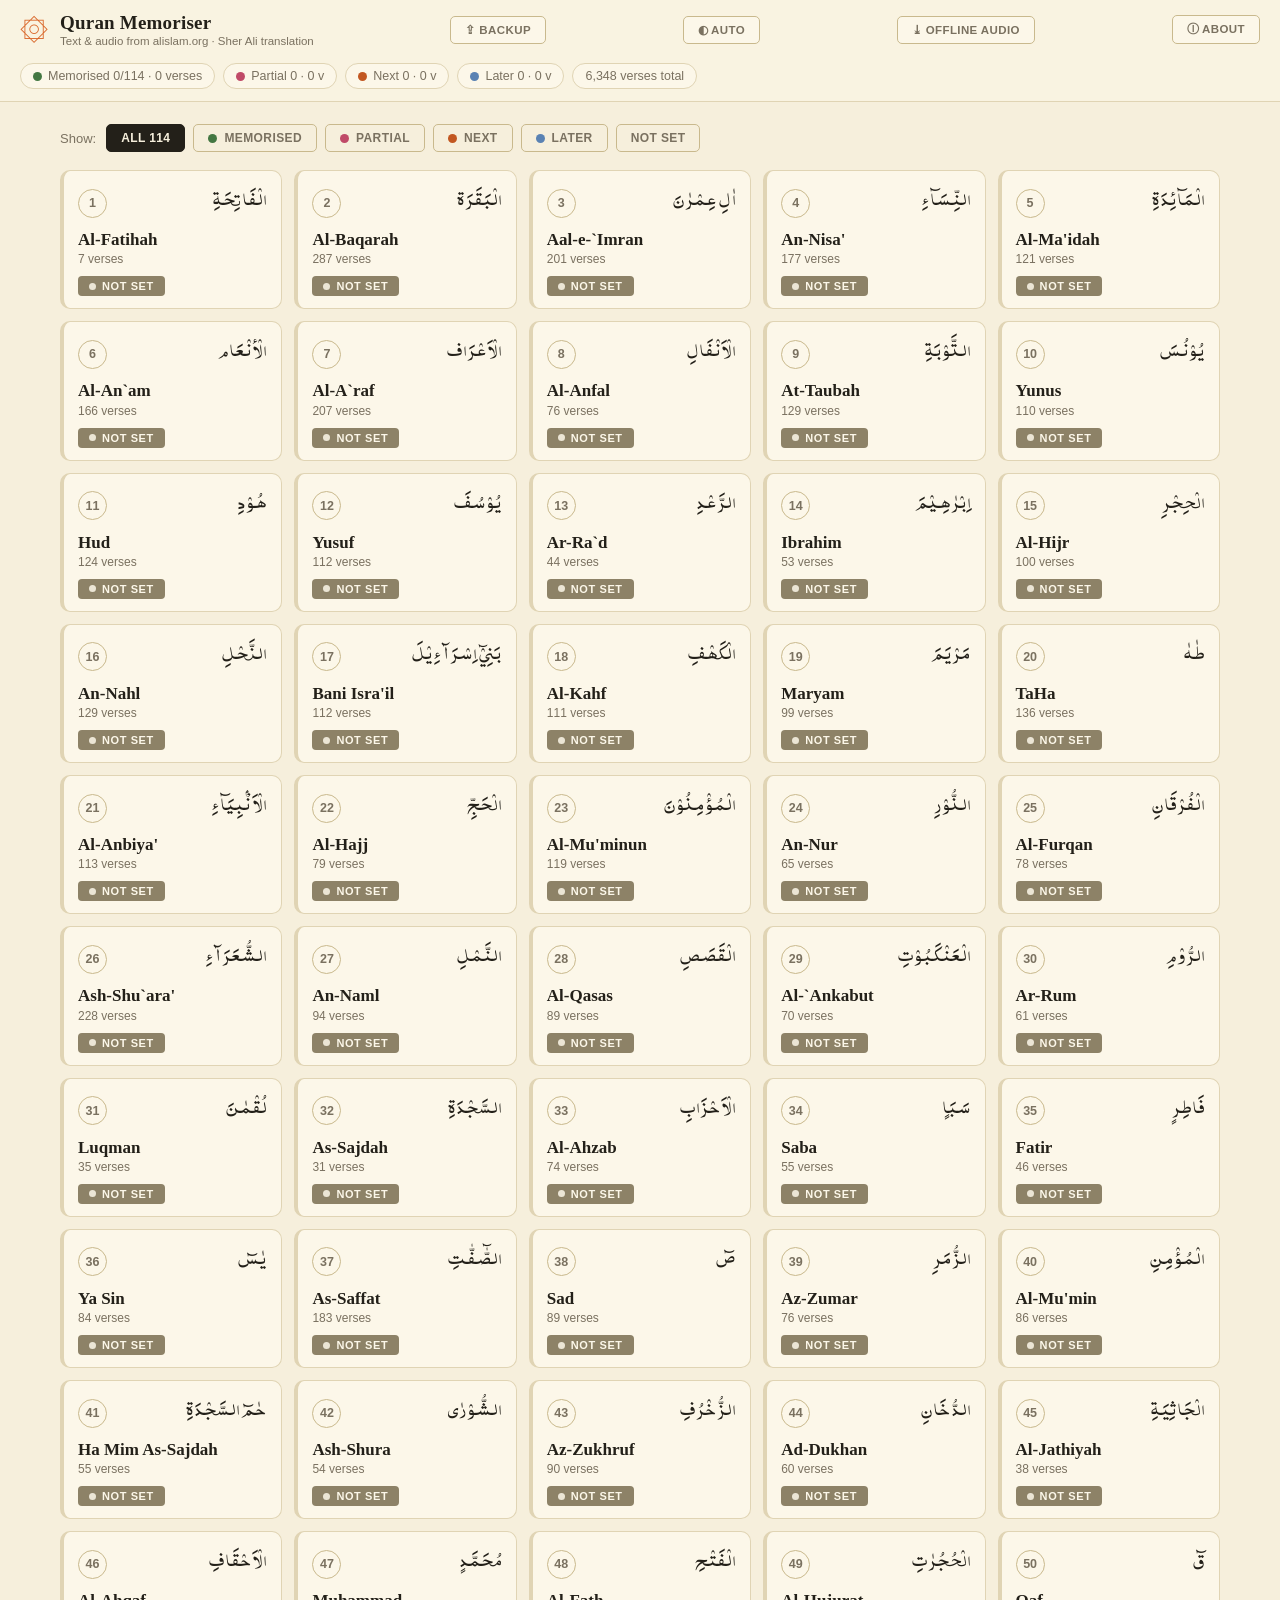
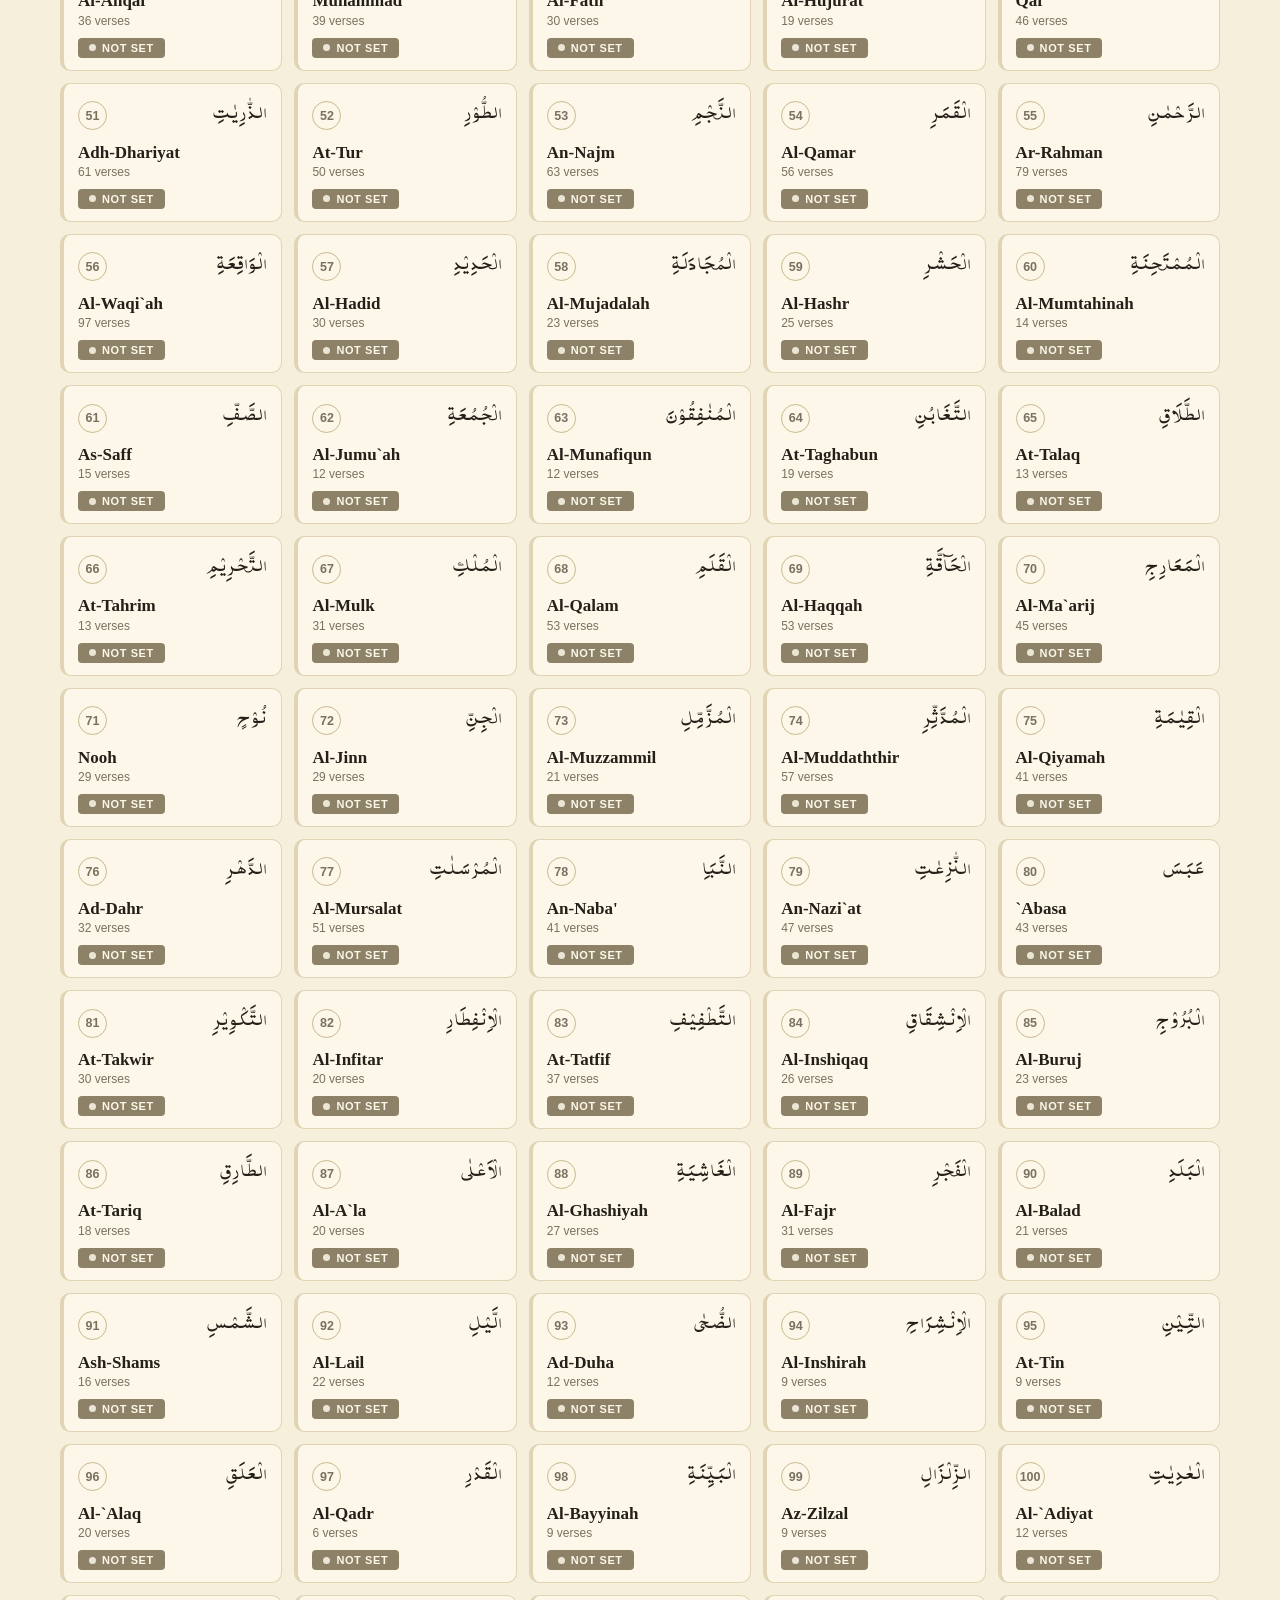
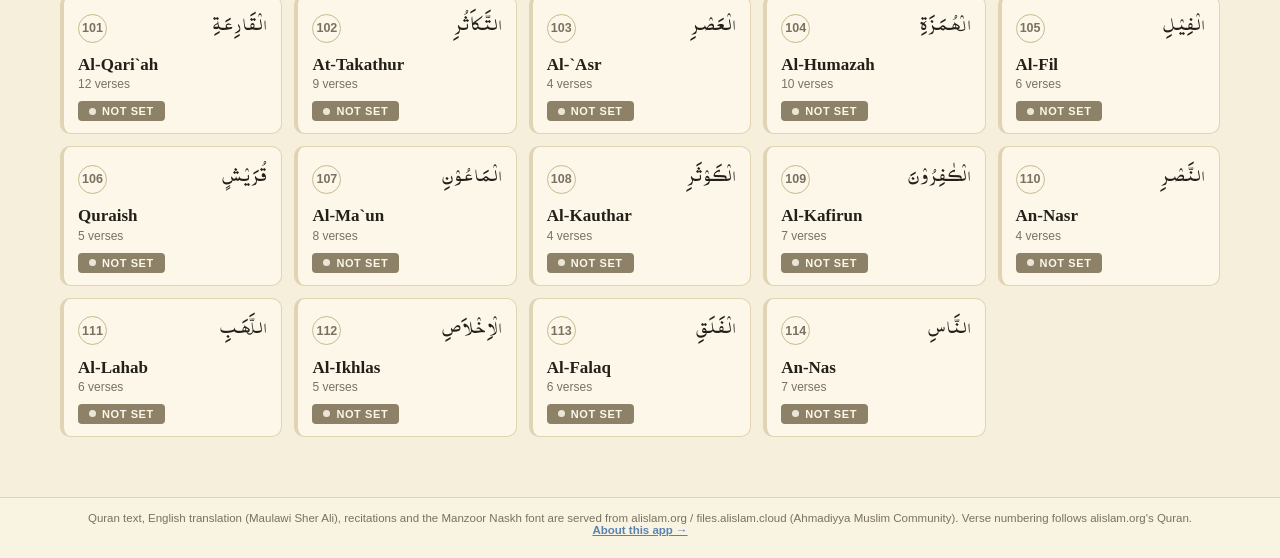
==== commit 7f7c9fad: "Restore complete transliteration for chapters 79-114 and bust SW cache" ====
--- a/index.html
+++ b/index.html
@@ -46,7 +46,6 @@
   <footer class="footer">
     Quran text, English translation (Maulawi Sher Ali), recitations and the Manzoor Naskh font are served from
     alislam.org / files.alislam.cloud (Ahmadiyya Muslim Community). Verse numbering follows alislam.org's Quran.
-    alislam.org / files.alislam.cloud (Ahmadiyya Muslim Community). Verse numbering follows alislam.org's Quran.
     <br/><a href="#/about">About this app →</a>
   </footer>
 
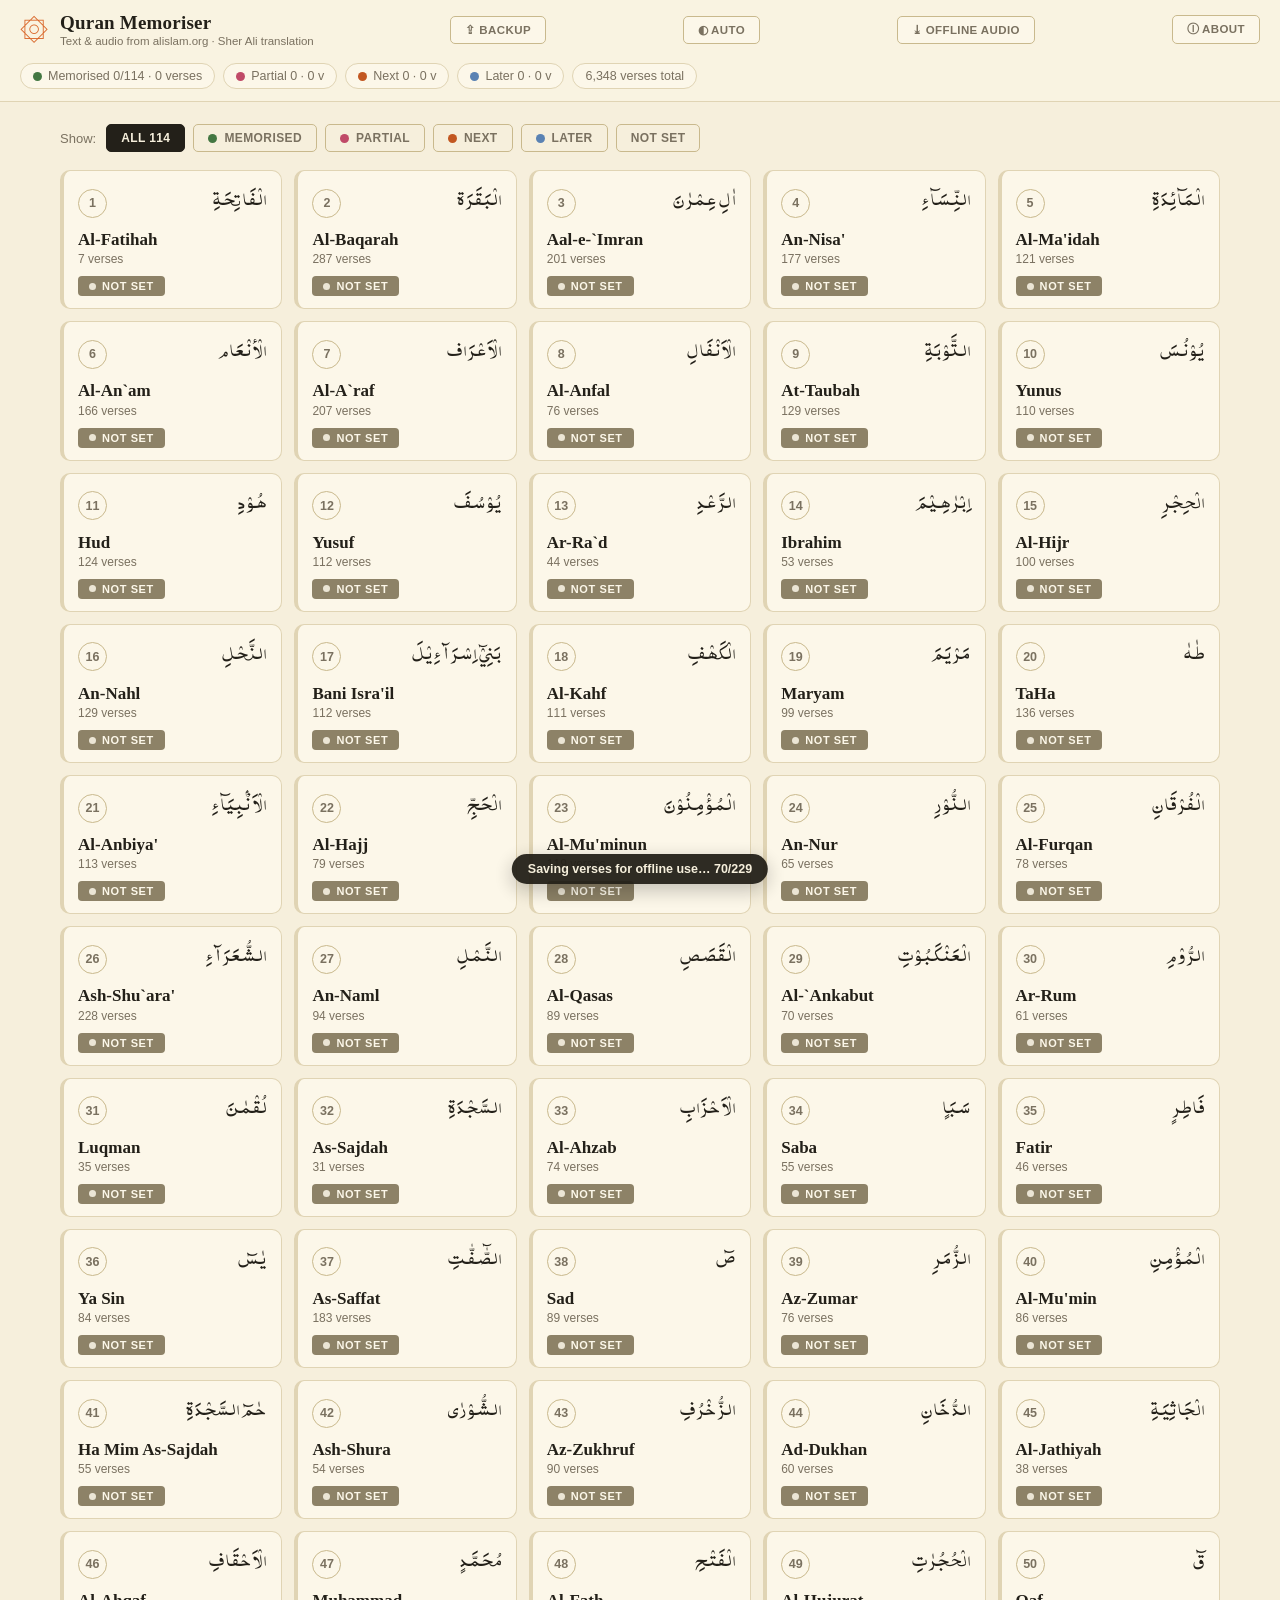
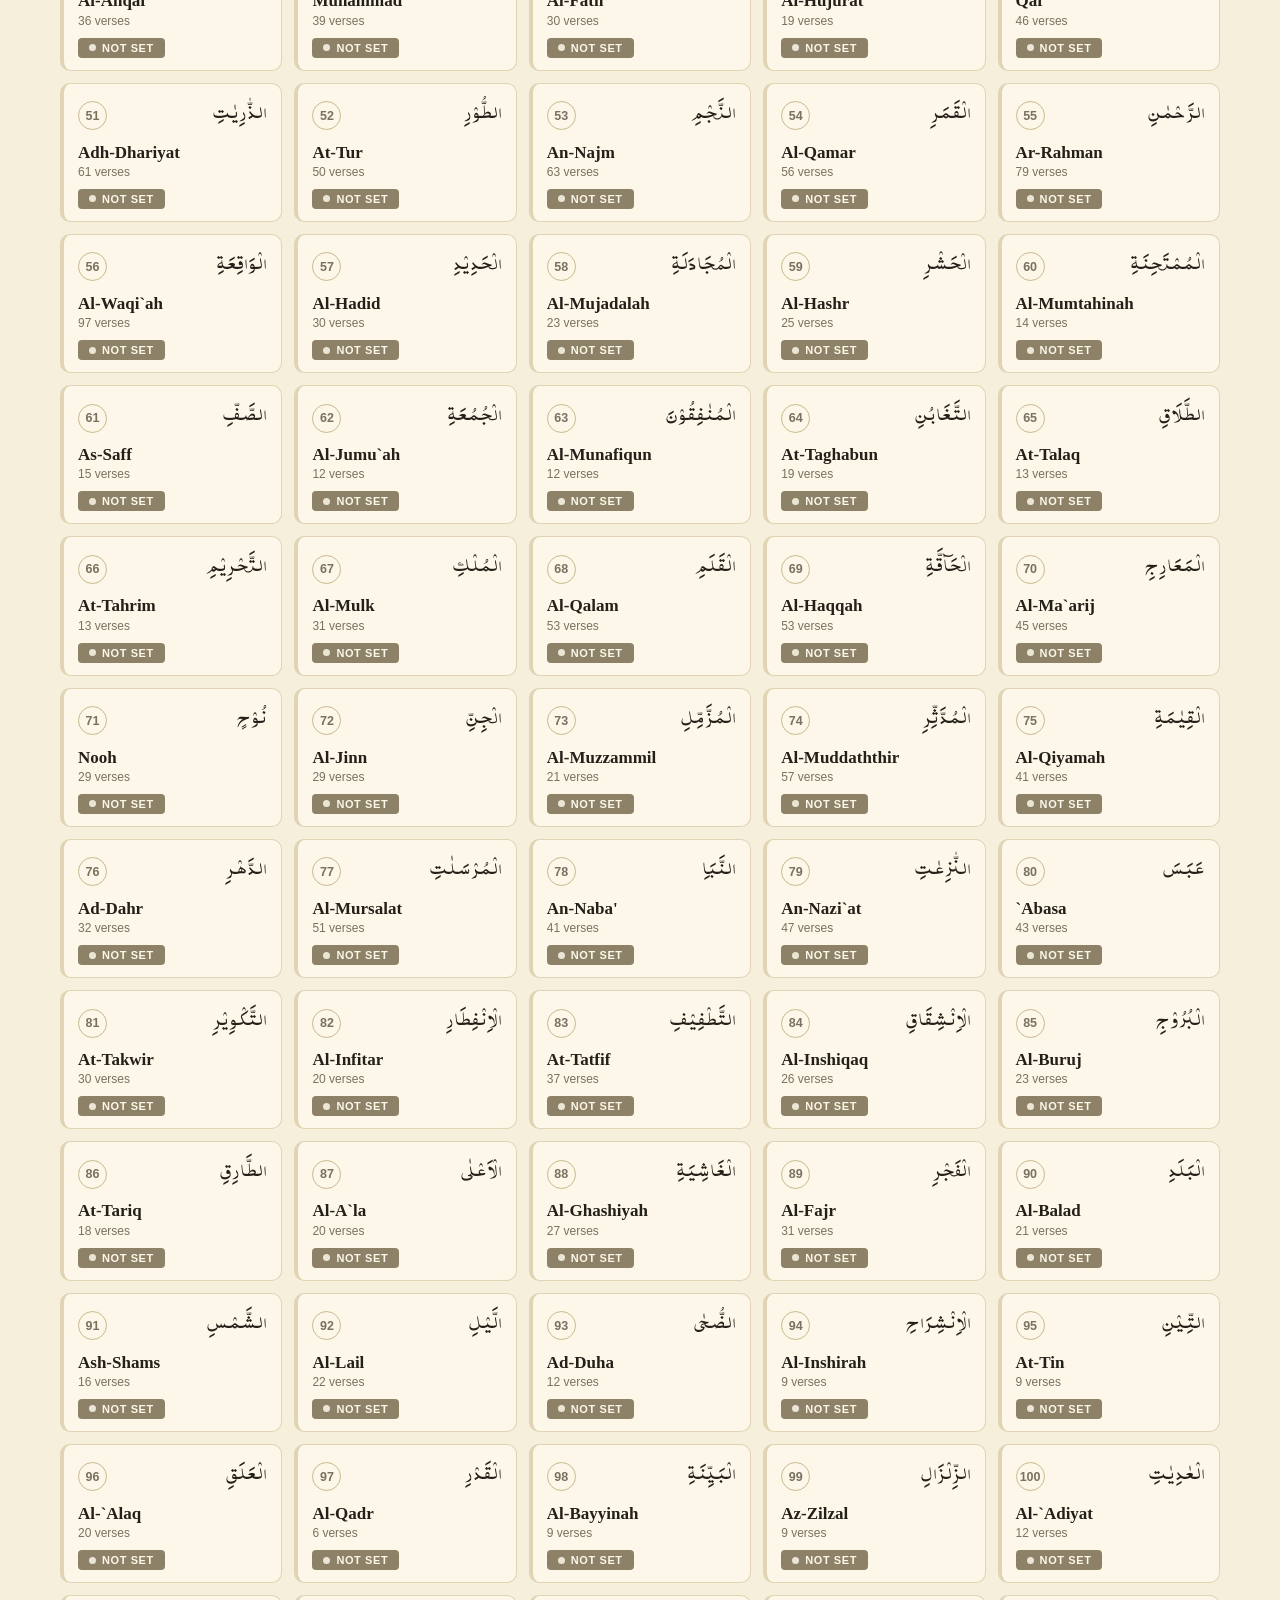
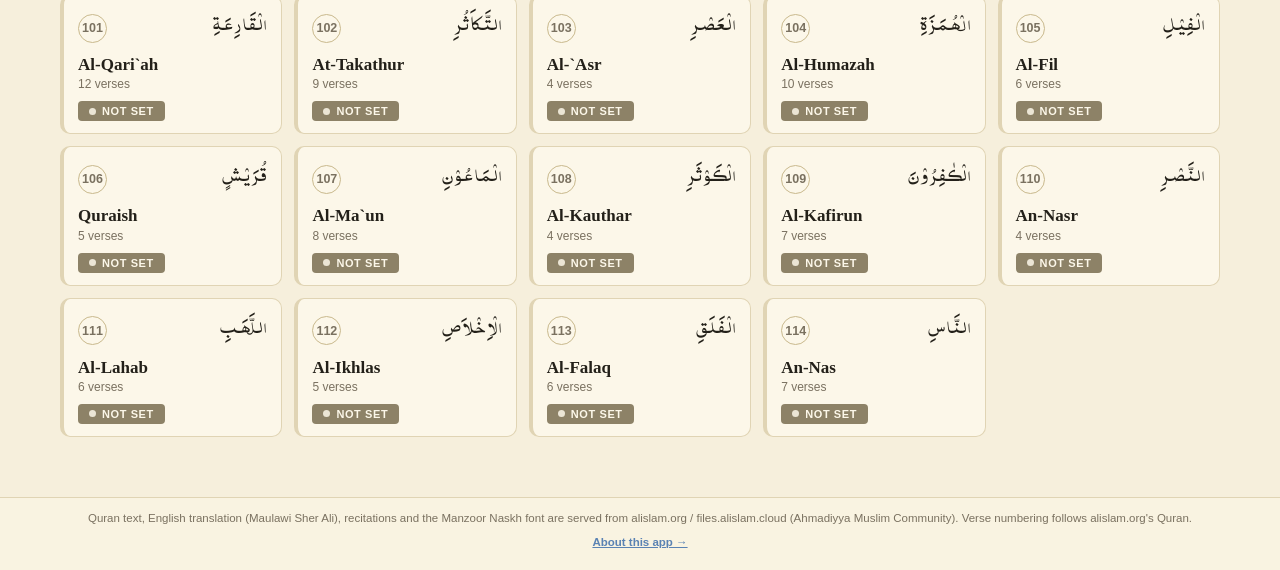
==== commit 53d17417: "Reliable offline: save all chapters to the device on first launch, resumable, with hash-based update" ====
--- a/index.html
+++ b/index.html
@@ -46,6 +46,7 @@
   <footer class="footer">
     Quran text, English translation (Maulawi Sher Ali), recitations and the Manzoor Naskh font are served from
     alislam.org / files.alislam.cloud (Ahmadiyya Muslim Community). Verse numbering follows alislam.org's Quran.
+    <br/><span id="offline-ready" class="offline-ready"></span>
     <br/><a href="#/about">About this app →</a>
   </footer>
 
--- a/styles.css
+++ b/styles.css
@@ -595,9 +595,14 @@
   line-height: 2.15;
   color: var(--ar-ink);
   word-spacing: 2px;
-}
-
-.verse-en { font-size: 15.5px; line-height: 1.6; color: var(--en-ink); }
+  display: none;
+}
+
+body.show-ar .verse-ar { display: block; }
+
+.verse-en { font-size: 15.5px; line-height: 1.6; color: var(--en-ink); display: none; }
+
+body.show-en .verse-en { display: block; }
 
 .verse-tl {
   font-family: var(--serif);
@@ -623,6 +628,41 @@
 
 body.show-words .verse-words { display: block; }
 
+/* Compact single-part reading layout */
+body.single-layer .verse {
+  flex-direction: row;
+  align-items: center;
+  gap: 12px;
+  padding: 6px 14px;
+  margin-bottom: 3px;
+  border-radius: 7px;
+}
+
+body.single-layer .verse-top {
+  flex-shrink: 0;
+  gap: 7px;
+}
+
+body.single-layer .verse-ar,
+body.single-layer .verse-tl,
+body.single-layer .verse-en,
+body.single-layer .verse-words {
+  flex: 1;
+  min-width: 0;
+}
+
+body.single-layer .verse-ar {
+  line-height: 1.75;
+}
+
+body.single-layer .verse-words {
+  margin: 0;
+  padding: 0;
+  background: transparent;
+  border-top: none;
+  border-radius: 0;
+}
+
 .meta-ticked { color: var(--green); font-weight: 700; }
 
 .verse-progress { color: var(--green); }
@@ -637,6 +677,36 @@
 }
 
 .error-note a { color: var(--blue); }
+
+/* ---------- offline save progress ---------- */
+
+.offline-status {
+  position: fixed;
+  left: 50%;
+  bottom: calc(16px + env(safe-area-inset-bottom, 0px));
+  transform: translate(-50%, 20px);
+  background: var(--ink);
+  color: var(--paper);
+  font-size: 12.5px;
+  font-weight: 600;
+  padding: 8px 16px;
+  border-radius: 999px;
+  box-shadow: 0 6px 20px rgba(0, 0, 0, 0.25);
+  z-index: 40;
+  opacity: 0;
+  pointer-events: none;
+  transition: opacity 0.25s ease, transform 0.25s ease;
+  white-space: nowrap;
+  max-width: calc(100vw - 32px);
+  overflow: hidden;
+  text-overflow: ellipsis;
+}
+
+.offline-status.visible { opacity: 0.95; transform: translate(-50%, 0); }
+.offline-status.done { background: var(--green); color: #fff; }
+
+.offline-ready { color: var(--green); font-weight: 600; }
+.offline-ready:empty { display: none; }
 
 /* ---------- about page ---------- */
 
@@ -900,6 +970,8 @@
   .verse-tl { font-size: 13px; }
   .verse-en { font-size: 14px; }
   .verse-words { font-size: 11.5px; margin: 0 -12px -10px; padding: 7px 12px; }
+  body.single-layer .verse { padding: 5px 10px; margin-bottom: 2px; gap: 8px; }
+  body.single-layer .verse-words { margin: 0; padding: 0; }
 
   .practice-tools { gap: 5px; margin-top: 8px; padding-top: 8px; }
   .practice-tools .filter-btn { padding: 4px 9px; font-size: 11px; }
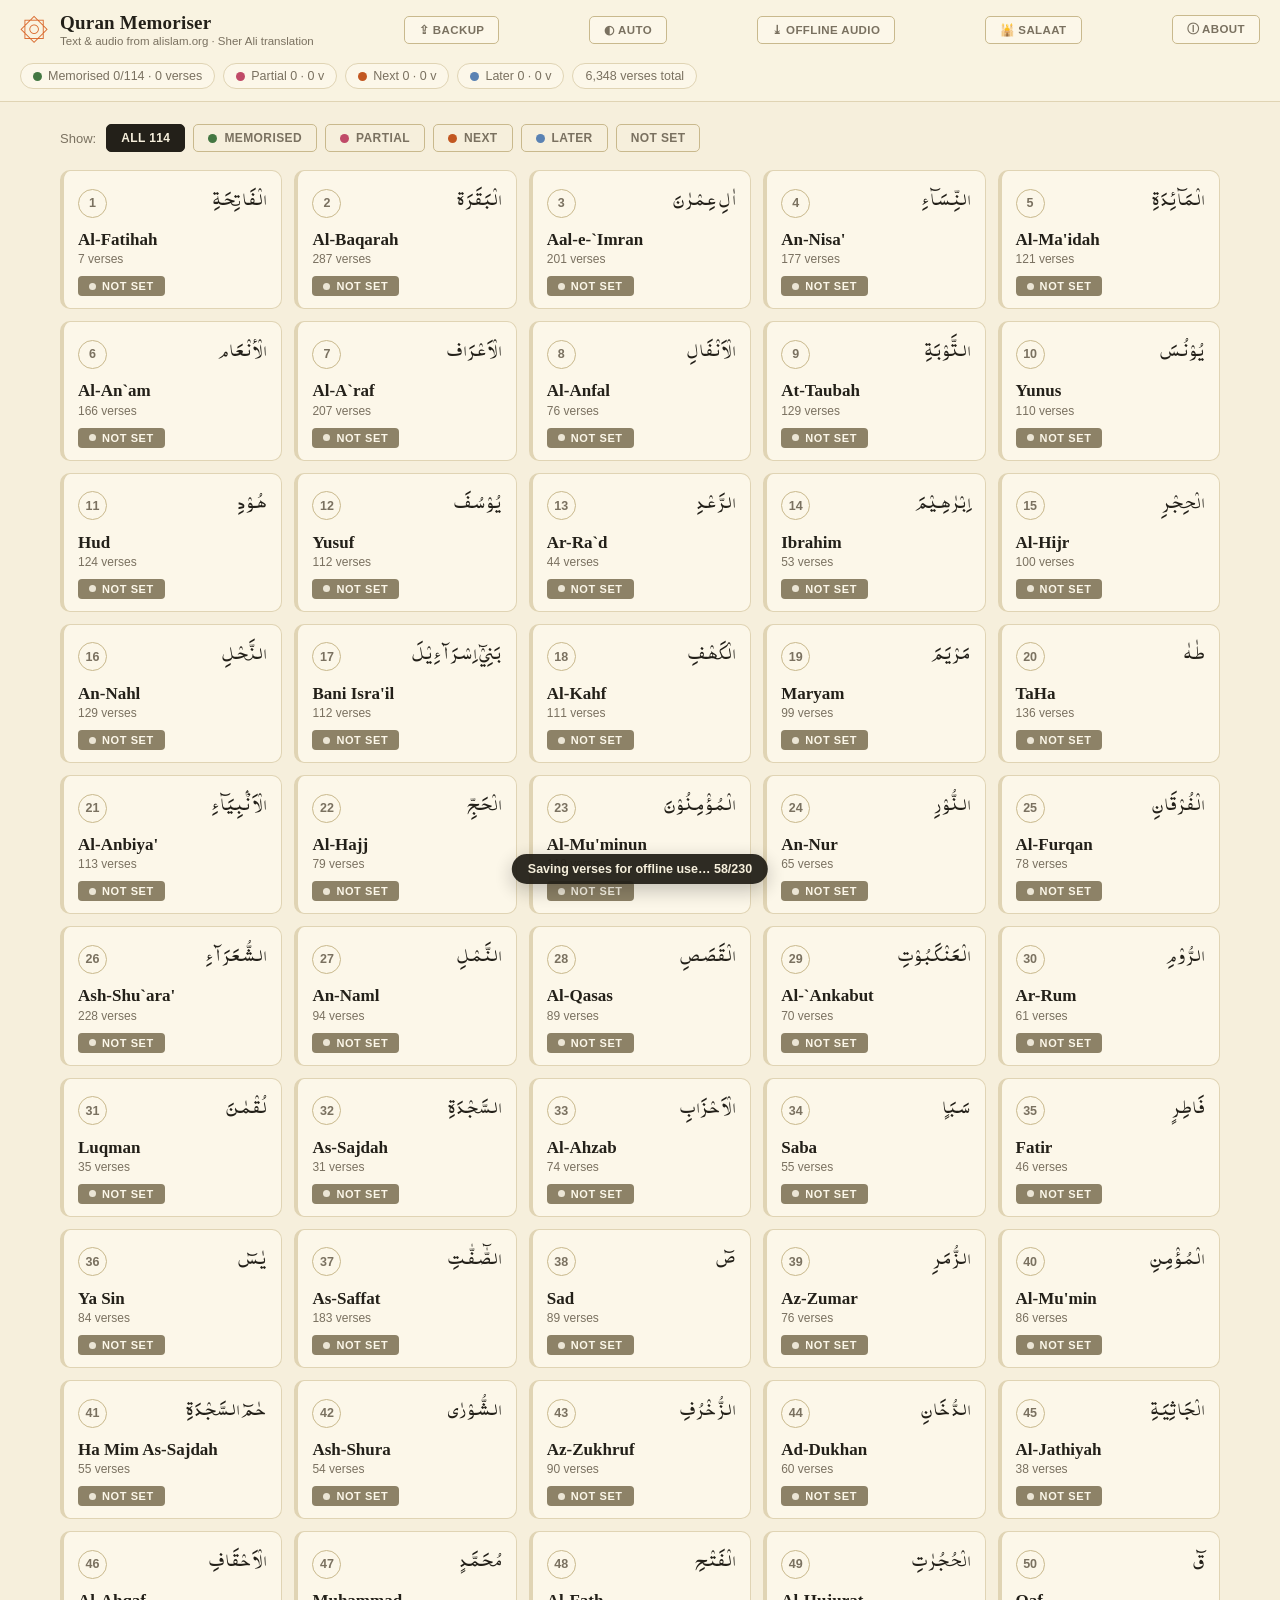
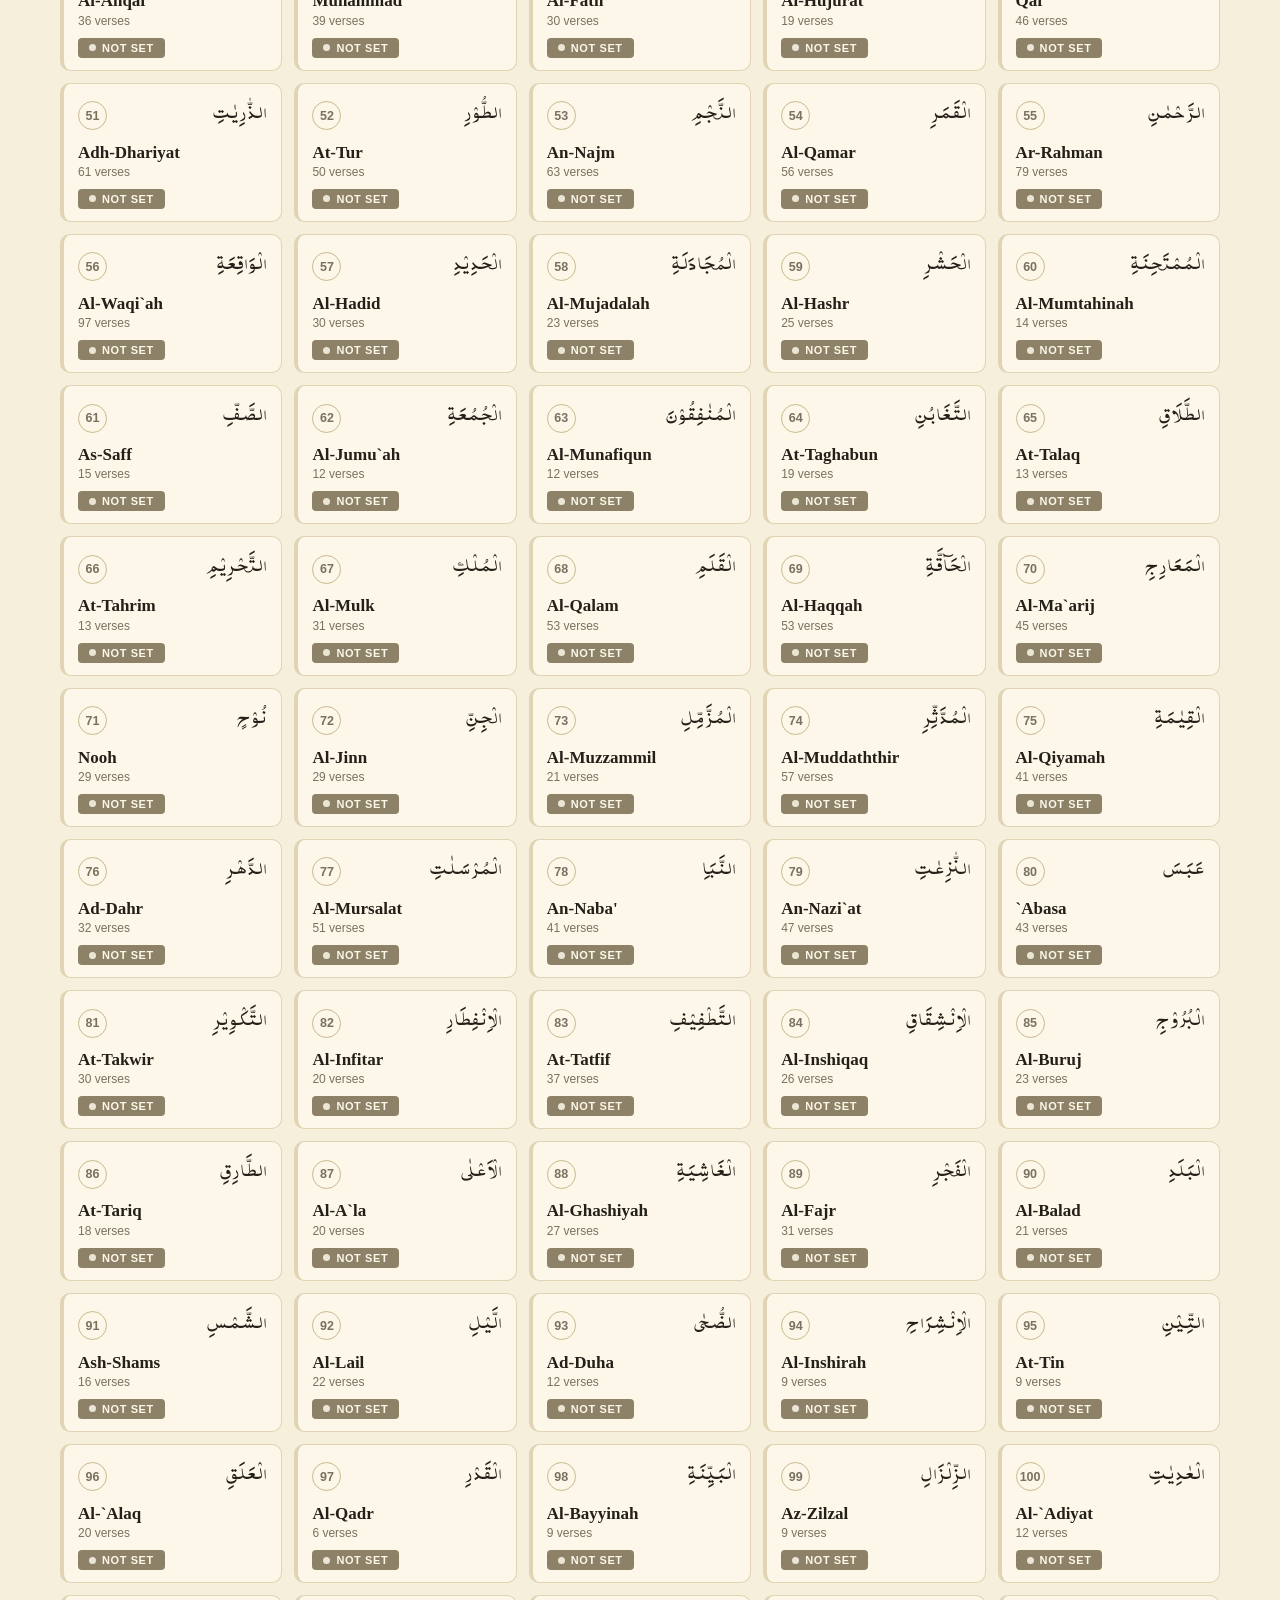
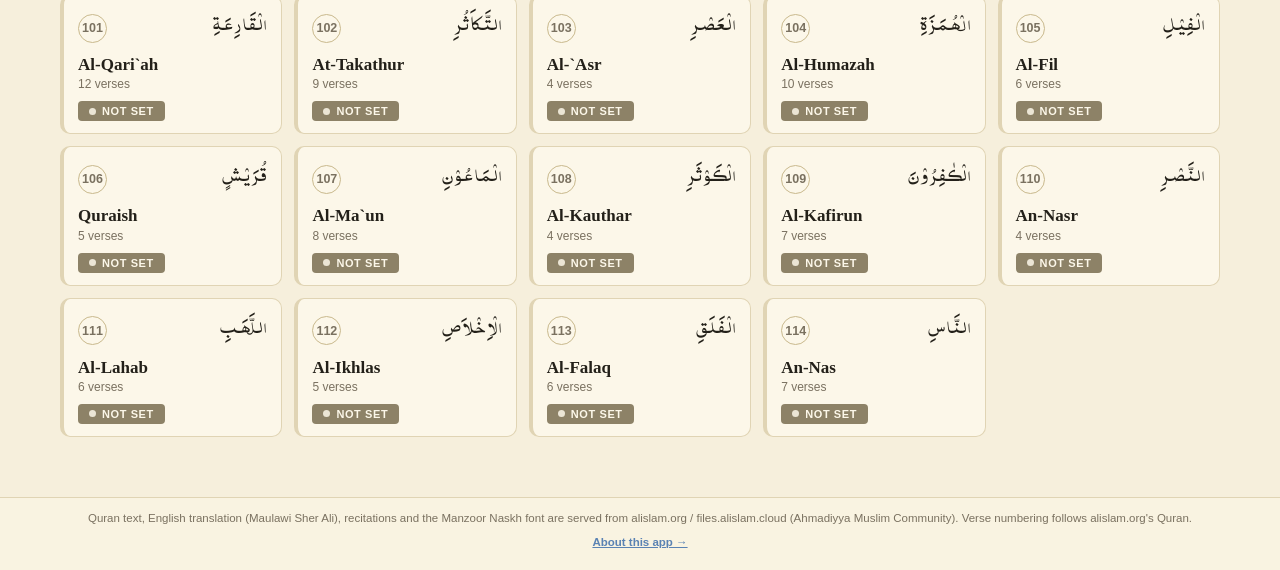
==== commit ed0d2cf4: "Add complete Salaat memorisation page with practice mode and backup support" ====
--- a/index.html
+++ b/index.html
@@ -37,6 +37,7 @@
     <button id="export-btn" class="topbar-btn" title="Backup or transfer progress between devices">⇪ Backup</button>
     <button id="theme-btn" class="topbar-btn" title="Theme: Auto → Light → Night">◐ Auto</button>
     <button id="offline-audio-btn" class="topbar-btn" title="Download reciter audio for offline playback">⤓ Offline audio</button>
+    <a id="salat-btn" class="topbar-btn topbar-link" href="#/salat" title="Memorise the Salat (Arabic prayer, translations, and post-prayer remembrances)">🕌 Salaat</a>
     <a id="about-btn" class="topbar-btn topbar-link" href="#/about" title="About this app, its sources and how to use it">ⓘ About</a>
     <div id="progress-chips" class="progress-chips"></div>
   </header>
--- a/styles.css
+++ b/styles.css
@@ -604,6 +604,29 @@
 
 body.show-en .verse-en { display: block; }
 
+.verse-instruction {
+  font-size: 13.5px;
+  color: var(--muted);
+  font-style: italic;
+  line-height: 1.5;
+}
+
+.verse-note {
+  font-size: 12px;
+  color: var(--gold);
+  font-weight: 600;
+  margin-top: 2px;
+}
+
+.salat-posture {
+  font-size: 12px;
+  font-weight: 600;
+  color: var(--muted);
+  background: var(--band);
+  padding: 2px 8px;
+  border-radius: 4px;
+}
+
 .verse-tl {
   font-family: var(--serif);
   font-style: italic;
@@ -807,13 +830,15 @@
 }
 
 .ar-mask-hint {
+  font-family: "ManzoorNaskh", serif;
   font-size: 30px;
   line-height: 2.15;
-  color: var(--ink);
+  color: var(--ar-ink);
   opacity: 0.85;
   width: 100%;
   text-align: right;
   direction: rtl;
+  word-spacing: 6px;
 }
 
 .verse.masked .verse-ar { min-height: 52px; }
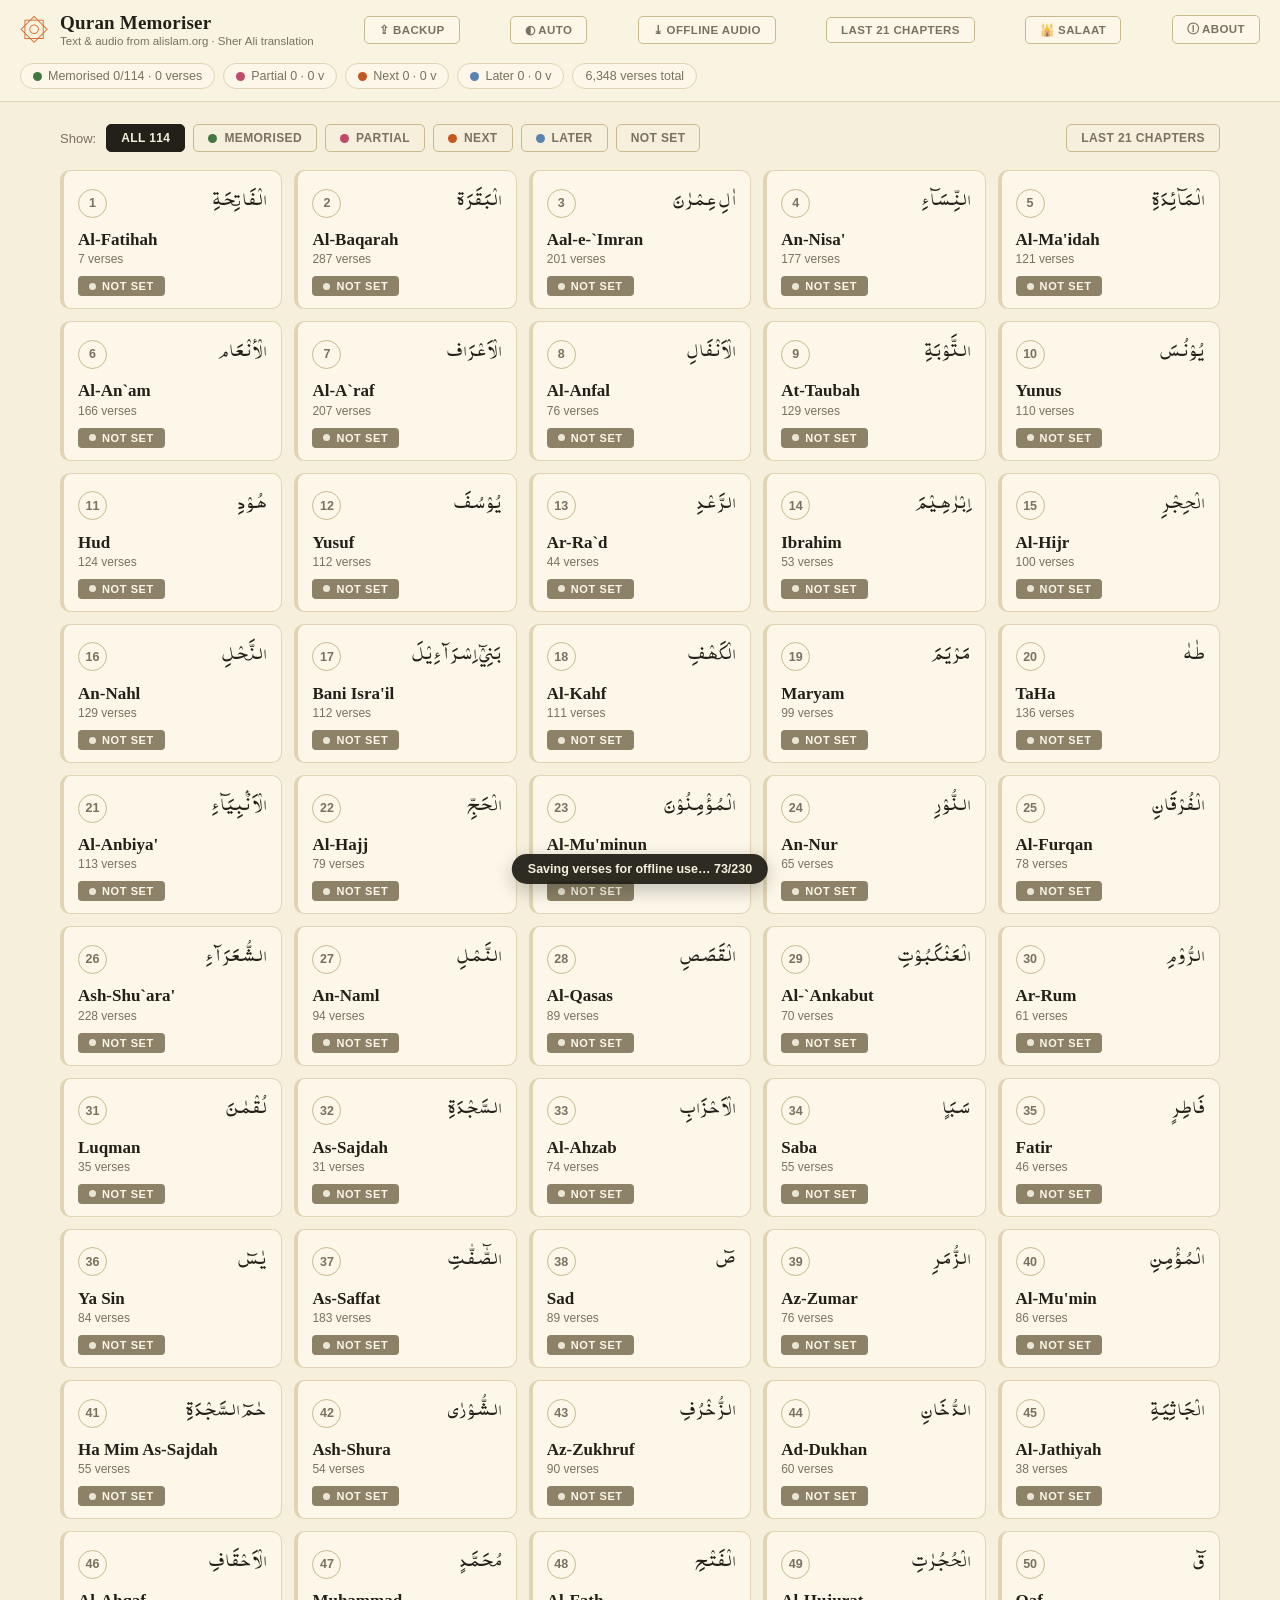
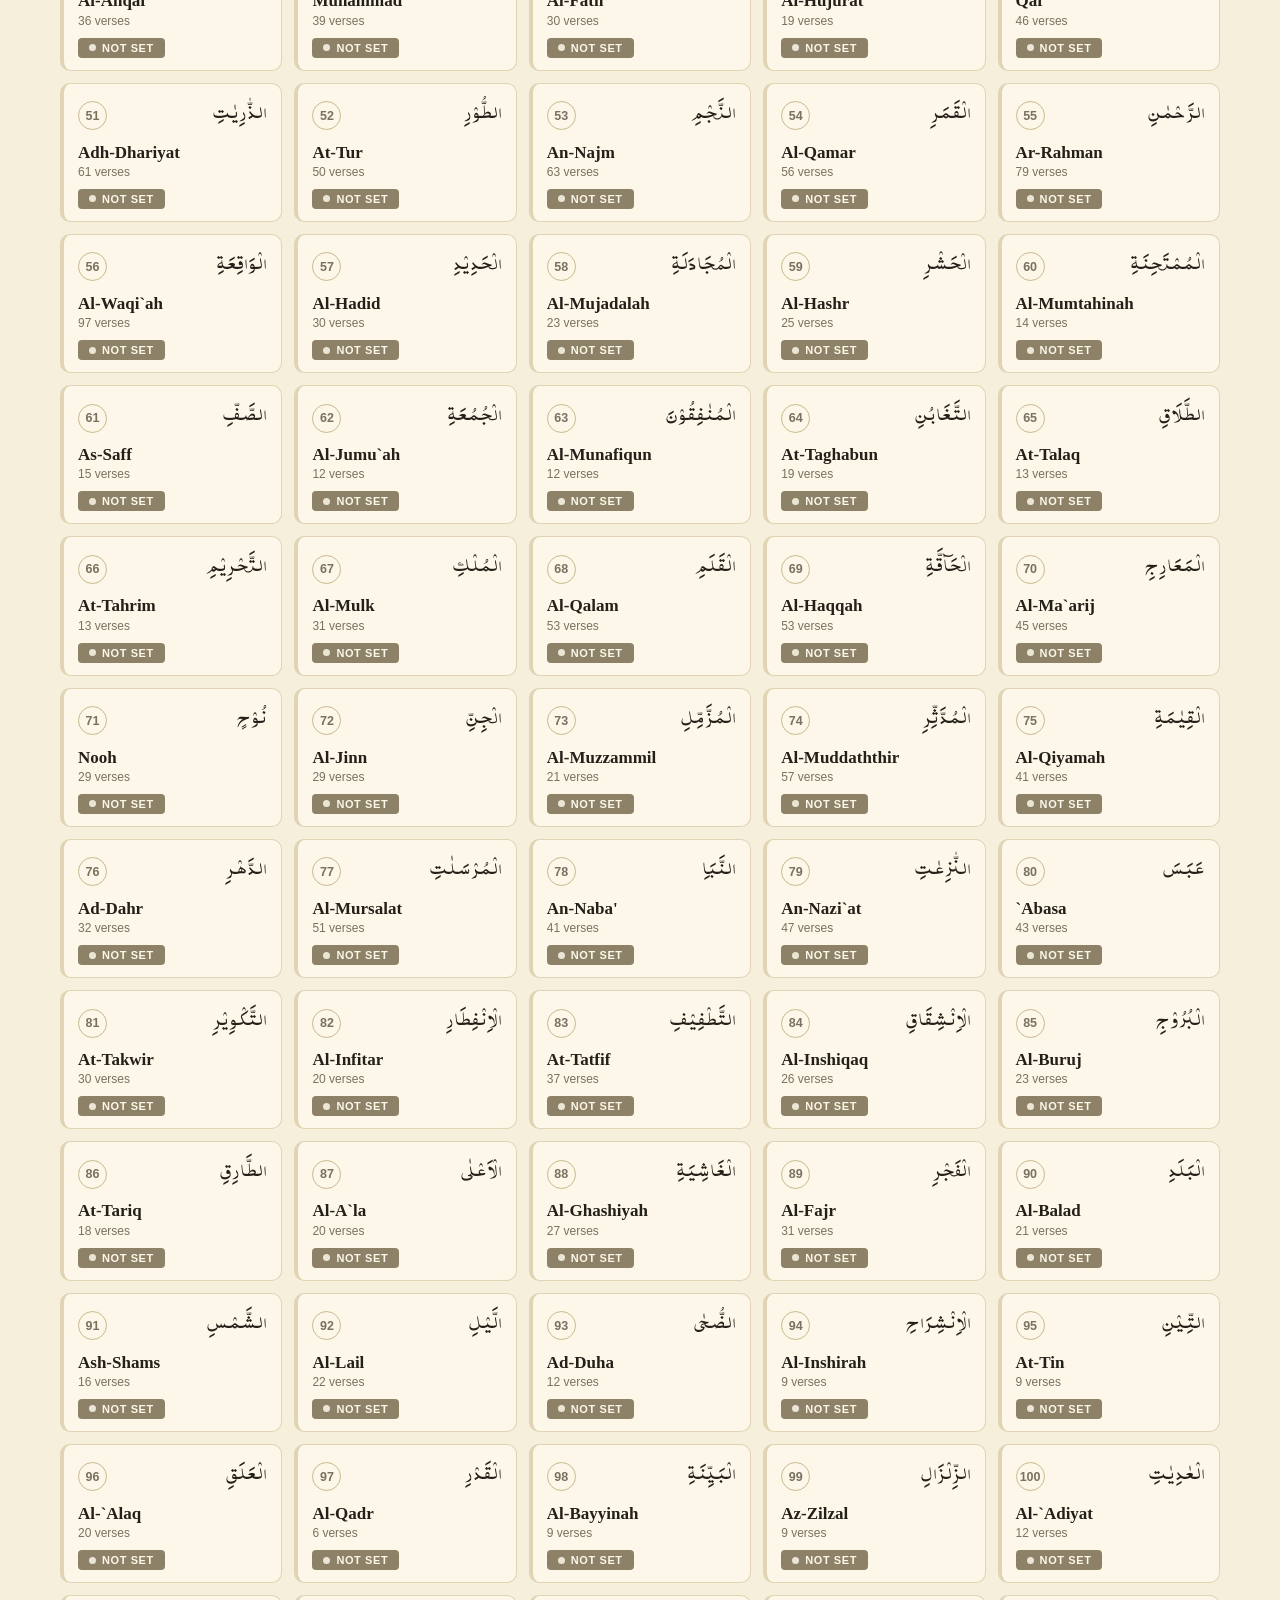
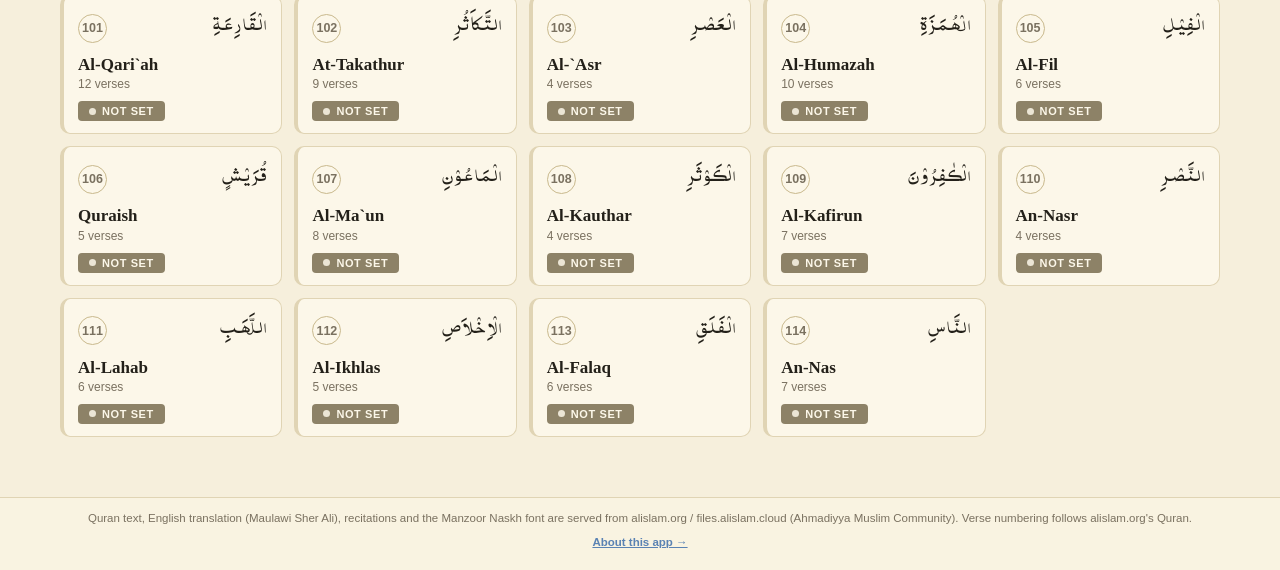
==== commit f8bef7cc: "Add toggle button at top to filter last 21 chapters of Quran (v1.16)" ====
--- a/index.html
+++ b/index.html
@@ -37,6 +37,7 @@
     <button id="export-btn" class="topbar-btn" title="Backup or transfer progress between devices">⇪ Backup</button>
     <button id="theme-btn" class="topbar-btn" title="Theme: Auto → Light → Night">◐ Auto</button>
     <button id="offline-audio-btn" class="topbar-btn" title="Download reciter audio for offline playback">⤓ Offline audio</button>
+    <button id="last21-btn" class="topbar-btn" title="Show only the last 21 chapters of the Holy Quran (Surahs 94–114)"><span class="long-label">Last 21 chapters</span><span class="short-label">Last 21</span></button>
     <a id="salat-btn" class="topbar-btn topbar-link" href="#/salat" title="Memorise the Salat (Arabic prayer, translations, and post-prayer remembrances)">🕌 Salaat</a>
     <a id="about-btn" class="topbar-btn topbar-link" href="#/about" title="About this app, its sources and how to use it">ⓘ About</a>
     <div id="progress-chips" class="progress-chips"></div>
--- a/styles.css
+++ b/styles.css
@@ -254,7 +254,58 @@
 
 .filter-btn.active { background: var(--ink); color: var(--paper); border-color: var(--ink); }
 
+.filter-btn.filter-scope-btn {
+  margin-left: auto;
+  font-weight: 700;
+}
+
+.filter-btn.filter-scope-btn.active {
+  background: var(--accent);
+  color: #fff;
+  border-color: var(--accent);
+}
+
 .filter-btn .dot { width: 9px; height: 9px; border-radius: 50%; }
+
+.scope-banner {
+  display: flex;
+  align-items: center;
+  justify-content: space-between;
+  gap: 12px;
+  background: var(--band);
+  border: 1px solid var(--border-strong);
+  border-radius: 8px;
+  padding: 8px 14px;
+  margin-bottom: 14px;
+  font-size: 13px;
+  color: var(--ink);
+  flex-wrap: wrap;
+}
+
+.scope-banner-text b {
+  color: var(--accent);
+}
+
+.scope-revert-btn {
+  background: var(--surface);
+  border: 1px solid var(--border-strong);
+  color: var(--ink);
+  font-size: 11.5px;
+  font-weight: 600;
+  text-transform: uppercase;
+  letter-spacing: 0.4px;
+  padding: 4px 10px;
+  border-radius: 4px;
+  cursor: pointer;
+}
+
+@media (hover: hover) and (pointer: fine) {
+  .scope-revert-btn:hover {
+    background: var(--ink);
+    color: var(--surface);
+    border-color: var(--ink);
+  }
+}
 
 /* ---------- surah grid ---------- */
 
@@ -863,8 +914,18 @@
   text-transform: uppercase;
 }
 
+.topbar-btn.active {
+  background: var(--ink);
+  color: var(--surface);
+  border-color: var(--ink);
+}
+
+.long-label { display: inline; }
+.short-label { display: none; }
+
 @media (hover: hover) and (pointer: fine) {
   .topbar-btn:hover { background: var(--band); border-color: var(--ink); color: var(--ink); }
+  .topbar-btn.active:hover { background: var(--ink); color: var(--surface); opacity: 0.9; }
 }
 
 .modal-overlay {
@@ -958,6 +1019,12 @@
 
   .filter-row { margin-bottom: 10px; gap: 5px; }
   .filter-btn { padding: 4px 9px; font-size: 11.5px; gap: 5px; }
+  .filter-btn.filter-scope-btn { margin-left: 0; width: 100%; justify-content: center; margin-top: 4px; }
+
+  .long-label { display: none; }
+  .short-label { display: inline; }
+  .scope-banner { padding: 8px 10px; font-size: 12px; gap: 8px; }
+  .scope-revert-btn { font-size: 10.5px; padding: 3px 8px; }
 
   .grid { gap: 6px; grid-template-columns: repeat(auto-fill, minmax(104px, 1fr)); }
   .card { padding: 8px 9px 7px; gap: 4px; border-radius: 10px; border-left-width: 3px; }
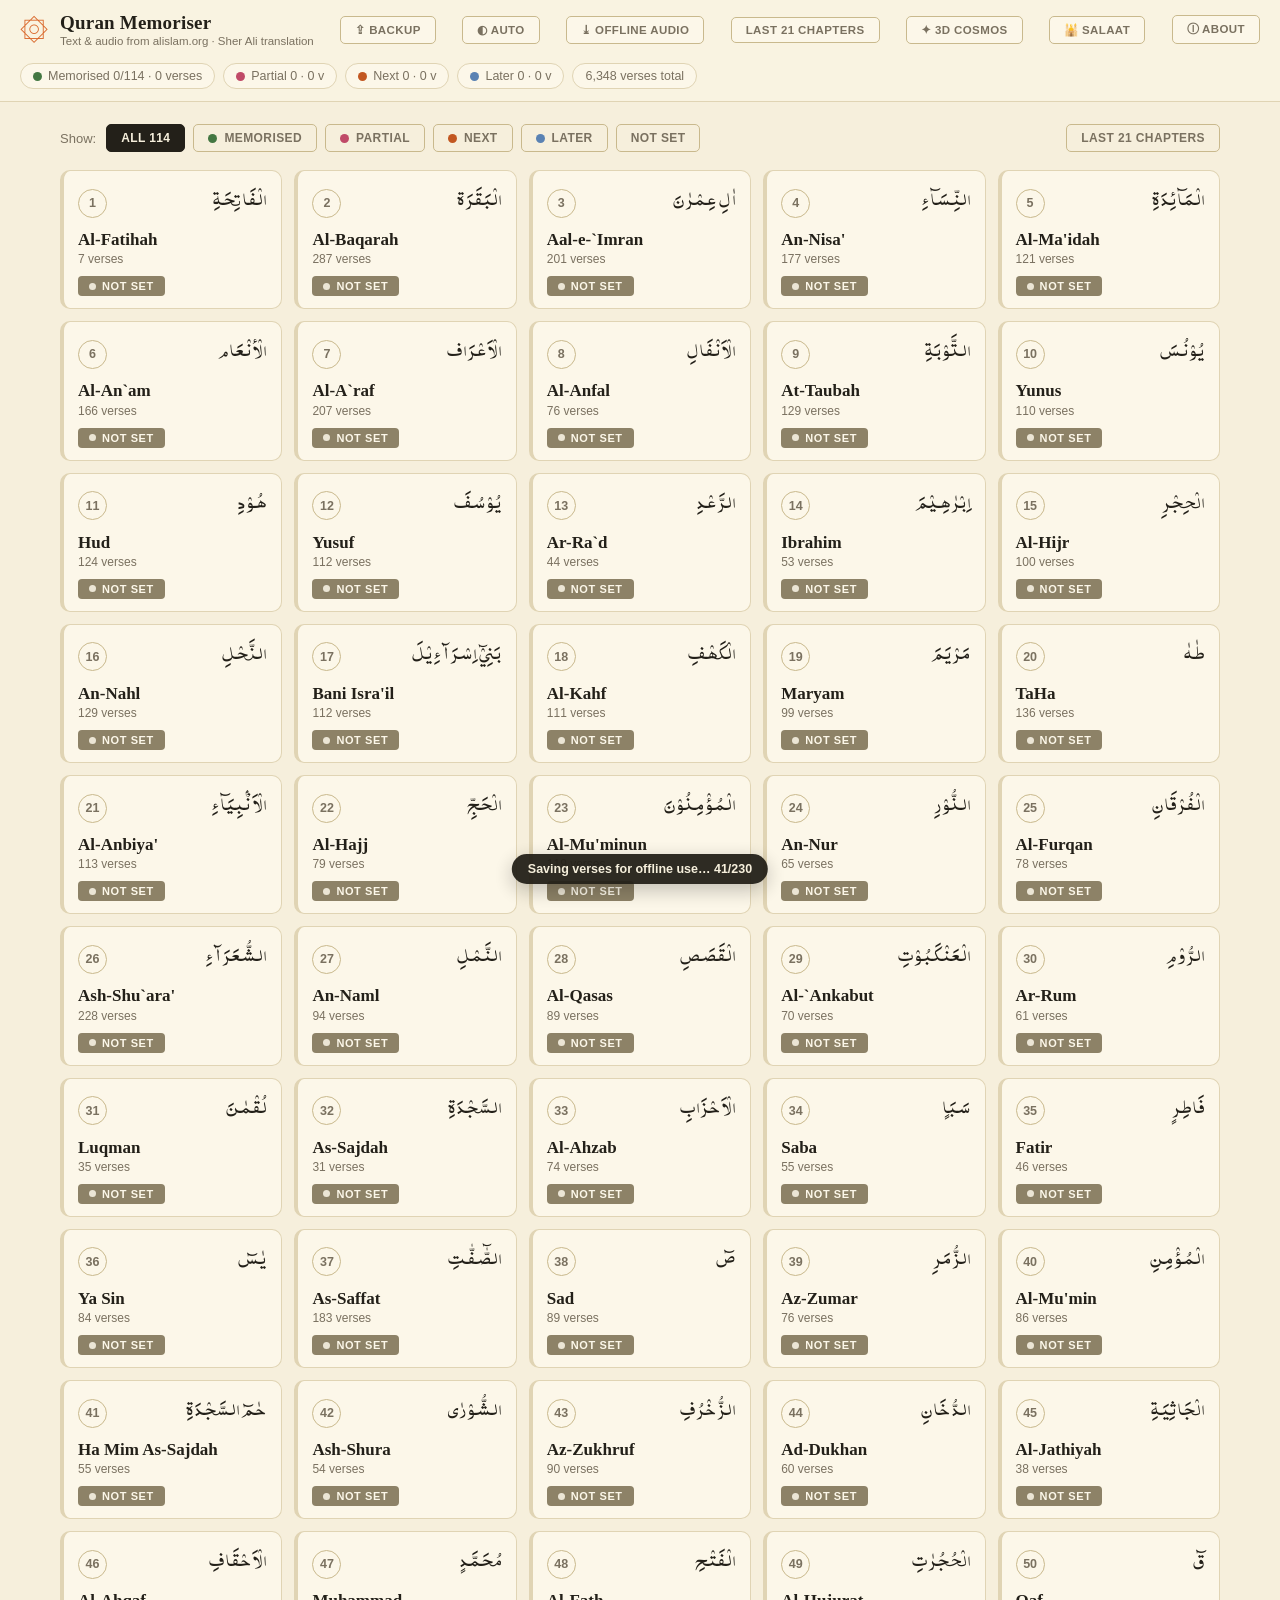
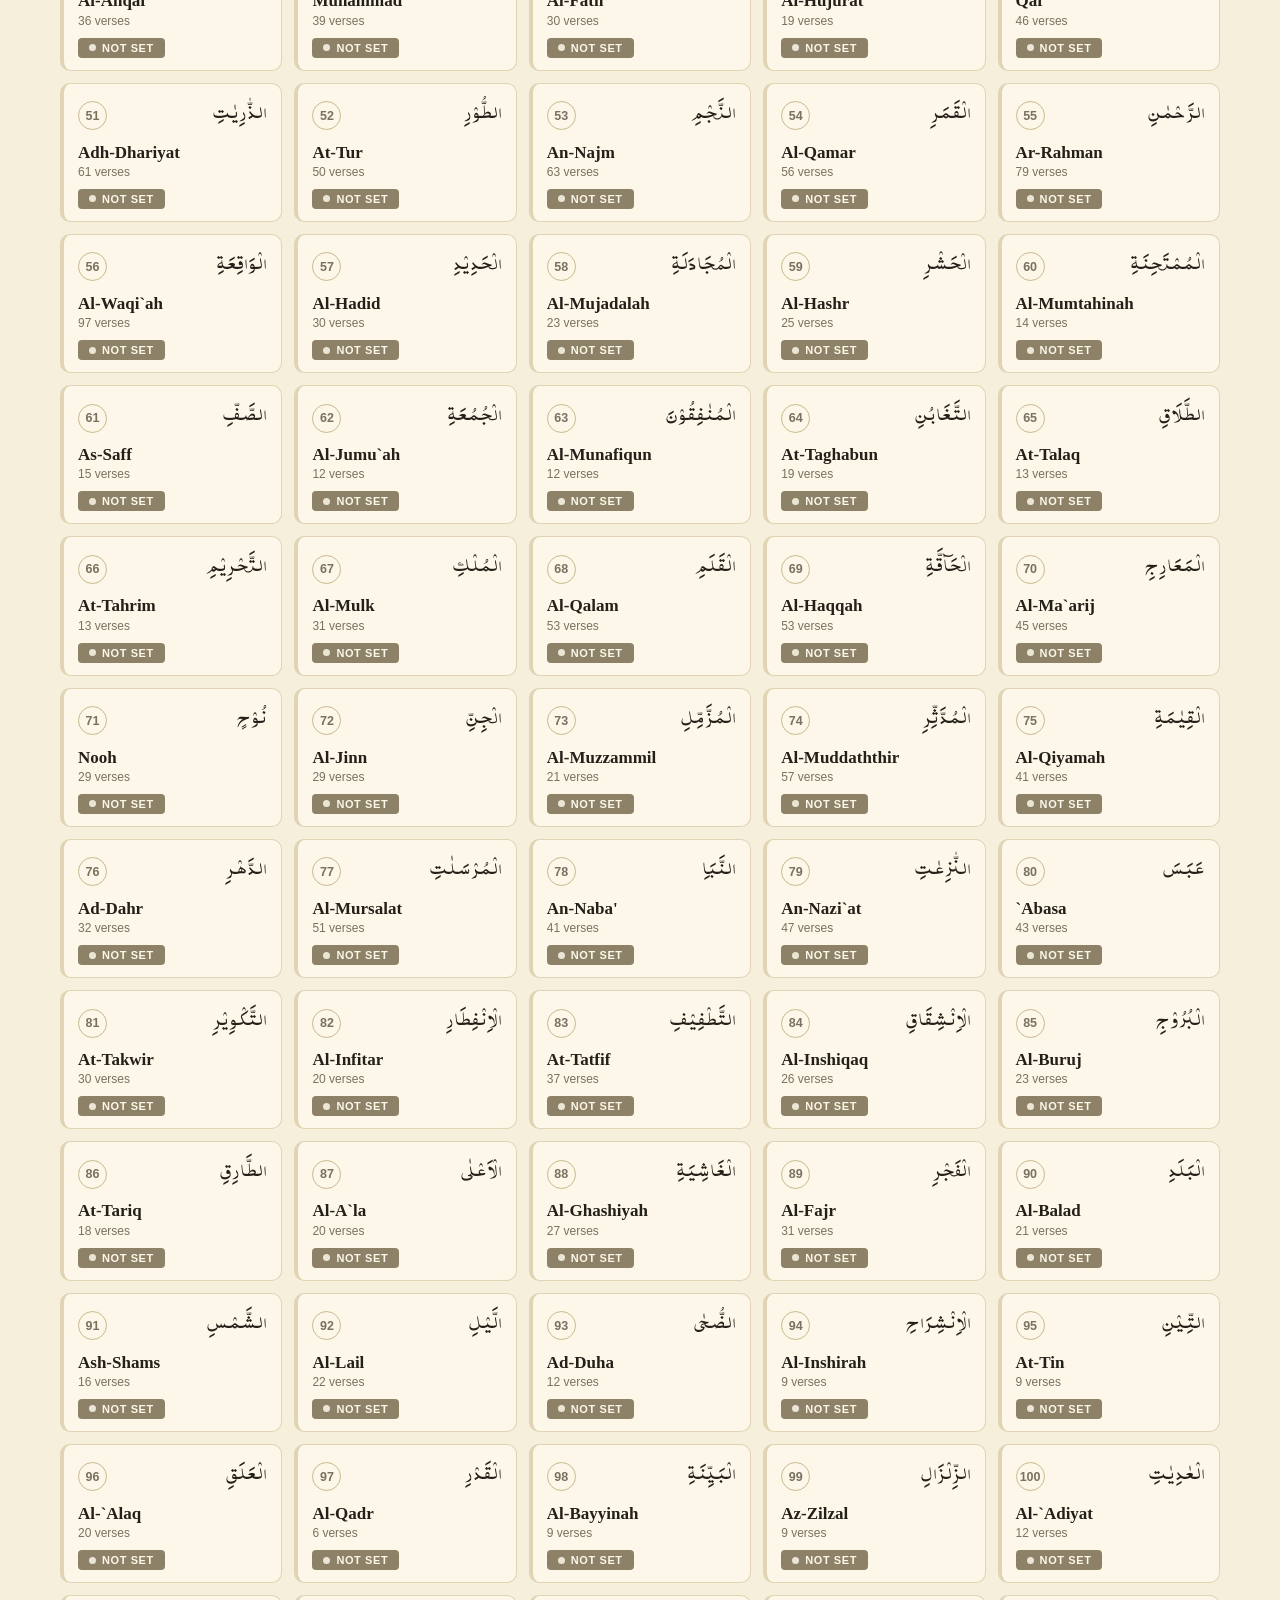
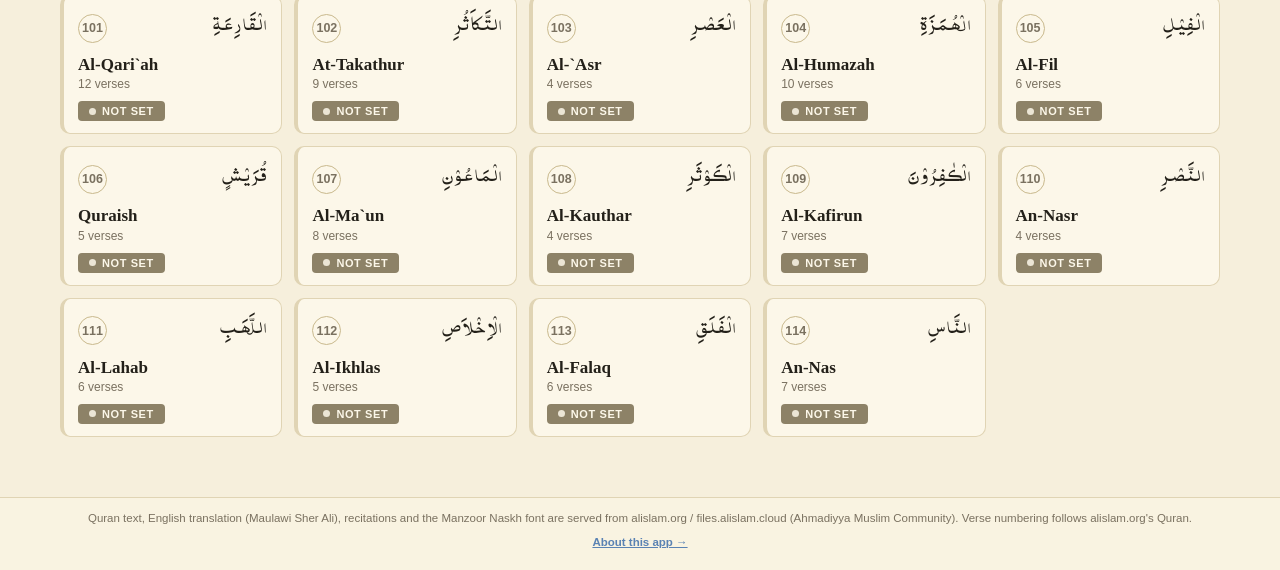
==== commit 89750298: "Add interactive 3D Cosmos visualiser for all 114 chapters and 6,348 verses (v1.17)" ====
--- a/index.html
+++ b/index.html
@@ -38,6 +38,7 @@
     <button id="theme-btn" class="topbar-btn" title="Theme: Auto → Light → Night">◐ Auto</button>
     <button id="offline-audio-btn" class="topbar-btn" title="Download reciter audio for offline playback">⤓ Offline audio</button>
     <button id="last21-btn" class="topbar-btn" title="Show only the last 21 chapters of the Holy Quran (Surahs 94–114)"><span class="long-label">Last 21 chapters</span><span class="short-label">Last 21</span></button>
+    <a id="visualise-btn" class="topbar-btn topbar-link" href="#/visualise" title="3D interactive visualisation of all 114 chapters and 6,348 verses">✦ 3D Cosmos</a>
     <a id="salat-btn" class="topbar-btn topbar-link" href="#/salat" title="Memorise the Salat (Arabic prayer, translations, and post-prayer remembrances)">🕌 Salaat</a>
     <a id="about-btn" class="topbar-btn topbar-link" href="#/about" title="About this app, its sources and how to use it">ⓘ About</a>
     <div id="progress-chips" class="progress-chips"></div>
@@ -52,6 +53,7 @@
     <br/><a href="#/about">About this app →</a>
   </footer>
 
+  <script src="visualiser.js"></script>
   <script src="app.js"></script>
 </body>
 </html>
--- a/styles.css
+++ b/styles.css
@@ -1070,3 +1070,359 @@
   .ar-mask-hint { font-size: 25px; line-height: 1.95; }
   .ar-mask-label { font-size: 10px; }
 }
+
+/* ---------- 3D Cosmos Visualiser (#/visualise) ---------- */
+
+.cosmos-wrap {
+  position: relative;
+  width: 100%;
+  height: calc(100dvh - 148px);
+  min-height: 580px;
+  border-radius: 16px;
+  overflow: hidden;
+  background: radial-gradient(ellipse at 50% 38%, #151c2e 0%, #0a0d17 58%, #05070c 100%);
+  border: 1px solid rgba(217, 160, 94, 0.28);
+  box-shadow: 0 20px 55px rgba(0, 0, 0, 0.45), inset 0 0 80px rgba(217, 160, 94, 0.06);
+  display: flex;
+  flex-direction: column;
+  justify-content: space-between;
+  user-select: none;
+  -webkit-user-select: none;
+  color: #f3e9cf;
+}
+
+.cosmos-wrap.is-fullscreen {
+  position: fixed;
+  inset: 0;
+  width: 100vw;
+  height: 100dvh;
+  min-height: 100dvh;
+  z-index: 100;
+  border-radius: 0;
+  border: none;
+}
+
+.cosmos-canvas {
+  position: absolute;
+  inset: 0;
+  width: 100%;
+  height: 100%;
+  display: block;
+  touch-action: none;
+  cursor: grab;
+}
+
+.cosmos-canvas:active {
+  cursor: grabbing;
+}
+
+.cosmos-hud-top,
+.cosmos-hud-bottom {
+  position: relative;
+  z-index: 5;
+  pointer-events: none;
+}
+
+.cosmos-hud-top {
+  padding: 12px 14px 0;
+  display: flex;
+  flex-direction: column;
+  gap: 8px;
+}
+
+.cosmos-bar {
+  display: flex;
+  align-items: center;
+  justify-content: space-between;
+  gap: 8px;
+  flex-wrap: wrap;
+  background: rgba(11, 15, 26, 0.72);
+  backdrop-filter: blur(14px);
+  -webkit-backdrop-filter: blur(14px);
+  border: 1px solid rgba(217, 160, 94, 0.24);
+  border-radius: 12px;
+  padding: 7px 11px;
+  pointer-events: auto;
+}
+
+.cosmos-bar-group {
+  display: flex;
+  align-items: center;
+  gap: 6px;
+  flex-wrap: wrap;
+}
+
+.cosmos-btn {
+  background: rgba(255, 255, 255, 0.06);
+  border: 1px solid rgba(217, 160, 94, 0.28);
+  color: #dcd1b8;
+  border-radius: 7px;
+  padding: 5px 10px;
+  font-size: 11.5px;
+  font-weight: 600;
+  letter-spacing: 0.3px;
+  cursor: pointer;
+  display: inline-flex;
+  align-items: center;
+  gap: 5px;
+  transition: background 0.18s ease, border-color 0.18s ease, color 0.18s ease, transform 0.12s ease;
+  text-decoration: none;
+}
+
+.cosmos-btn:hover {
+  background: rgba(217, 160, 94, 0.18);
+  border-color: rgba(217, 160, 94, 0.65);
+  color: #fff;
+}
+
+.cosmos-btn.active {
+  background: linear-gradient(135deg, #d9822b 0%, #b85d19 100%);
+  border-color: #f3b66f;
+  color: #fff;
+  box-shadow: 0 0 14px rgba(217, 130, 43, 0.45);
+}
+
+.cosmos-btn.emerald-active {
+  background: linear-gradient(135deg, #2d8a56 0%, #1e643d 100%);
+  border-color: #6ce09d;
+  color: #fff;
+  box-shadow: 0 0 14px rgba(76, 209, 130, 0.4);
+}
+
+.cosmos-select {
+  background: rgba(18, 24, 38, 0.9);
+  border: 1px solid rgba(217, 160, 94, 0.32);
+  color: #f3e9cf;
+  border-radius: 7px;
+  padding: 4.5px 8px;
+  font-size: 12px;
+  font-weight: 600;
+  cursor: pointer;
+  max-width: 195px;
+}
+
+.cosmos-label {
+  font-size: 11px;
+  text-transform: uppercase;
+  letter-spacing: 0.7px;
+  color: #9e9278;
+  font-weight: 600;
+  margin-right: 2px;
+}
+
+.cosmos-dot {
+  width: 8px;
+  height: 8px;
+  border-radius: 50%;
+  display: inline-block;
+}
+
+.cosmos-hud-bottom {
+  padding: 0 14px 12px;
+  display: flex;
+  flex-direction: column;
+  gap: 8px;
+}
+
+/* Telemetry bar */
+.cosmos-telemetry {
+  background: rgba(11, 15, 26, 0.75);
+  backdrop-filter: blur(14px);
+  -webkit-backdrop-filter: blur(14px);
+  border: 1px solid rgba(217, 160, 94, 0.24);
+  border-radius: 12px;
+  padding: 9px 13px;
+  pointer-events: auto;
+  display: flex;
+  flex-direction: column;
+  gap: 6px;
+}
+
+.cosmos-telemetry-row {
+  display: flex;
+  align-items: center;
+  justify-content: space-between;
+  gap: 10px;
+  flex-wrap: wrap;
+  font-size: 12px;
+}
+
+.cosmos-telemetry-title {
+  font-weight: 700;
+  color: #f7eed7;
+  display: flex;
+  align-items: center;
+  gap: 8px;
+  flex-wrap: wrap;
+}
+
+.cosmos-telemetry-stats {
+  display: flex;
+  align-items: center;
+  gap: 12px;
+  flex-wrap: wrap;
+  font-size: 11.5px;
+  color: #c8bca0;
+}
+
+.cosmos-stat-pill {
+  display: inline-flex;
+  align-items: center;
+  gap: 5px;
+}
+
+.cosmos-stat-pill b {
+  color: #fff;
+}
+
+.cosmos-multibar {
+  width: 100%;
+  height: 7px;
+  background: rgba(255, 255, 255, 0.08);
+  border-radius: 999px;
+  overflow: hidden;
+  display: flex;
+}
+
+.cosmos-multibar-seg {
+  height: 100%;
+  transition: width 0.35s cubic-bezier(0.22, 1, 0.36, 1);
+}
+
+/* Verse / Chapter Inspector Card in 3D */
+.cosmos-inspector {
+  background: rgba(12, 16, 28, 0.84);
+  backdrop-filter: blur(18px);
+  -webkit-backdrop-filter: blur(18px);
+  border: 1px solid rgba(217, 160, 94, 0.38);
+  border-radius: 14px;
+  padding: 12px 15px;
+  pointer-events: auto;
+  box-shadow: 0 12px 34px rgba(0, 0, 0, 0.5);
+  display: flex;
+  flex-direction: column;
+  gap: 8px;
+  max-height: 44dvh;
+  overflow-y: auto;
+}
+
+.cosmos-inspector-head {
+  display: flex;
+  align-items: center;
+  justify-content: space-between;
+  gap: 8px;
+  flex-wrap: wrap;
+}
+
+.cosmos-inspector-title {
+  display: flex;
+  align-items: baseline;
+  gap: 9px;
+  flex-wrap: wrap;
+}
+
+.cosmos-inspector-title .en {
+  font-family: var(--serif);
+  font-size: 17px;
+  font-weight: 700;
+  color: #fff;
+}
+
+.cosmos-inspector-title .ar {
+  font-family: "ManzoorNaskh", serif;
+  font-size: 21px;
+  color: #f3c878;
+}
+
+.cosmos-inspector-meta {
+  font-size: 11.5px;
+  color: #b7aa8e;
+}
+
+.cosmos-verse-body {
+  display: flex;
+  flex-direction: column;
+  gap: 6px;
+  padding-top: 4px;
+  border-top: 1px solid rgba(217, 160, 94, 0.16);
+}
+
+.cosmos-verse-ar {
+  font-family: "ManzoorNaskh", serif;
+  font-size: 26px;
+  line-height: 1.9;
+  direction: rtl;
+  text-align: right;
+  color: #fdf6e2;
+  text-shadow: 0 2px 12px rgba(217, 160, 94, 0.22);
+}
+
+.cosmos-verse-tl {
+  font-size: 13px;
+  font-style: italic;
+  color: #d6b87c;
+  line-height: 1.45;
+}
+
+.cosmos-verse-en {
+  font-size: 13.5px;
+  color: #dfd5be;
+  line-height: 1.5;
+}
+
+.cosmos-tooltip {
+  position: absolute;
+  z-index: 12;
+  pointer-events: none;
+  background: rgba(10, 14, 24, 0.92);
+  border: 1px solid rgba(217, 160, 94, 0.5);
+  border-radius: 10px;
+  padding: 8px 11px;
+  color: #f7eed7;
+  font-size: 12px;
+  box-shadow: 0 8px 24px rgba(0, 0, 0, 0.55);
+  transform: translate(-50%, calc(-100% - 14px));
+  white-space: nowrap;
+  opacity: 0;
+  transition: opacity 0.12s ease;
+}
+
+.cosmos-tooltip.visible {
+  opacity: 1;
+}
+
+.cosmos-hint-pill {
+  align-self: center;
+  background: rgba(11, 15, 26, 0.65);
+  border: 1px solid rgba(217, 160, 94, 0.22);
+  color: #c8bca0;
+  font-size: 11.5px;
+  padding: 4px 12px;
+  border-radius: 999px;
+  pointer-events: none;
+  backdrop-filter: blur(8px);
+  -webkit-backdrop-filter: blur(8px);
+}
+
+@media (max-width: 680px) {
+  .cosmos-wrap {
+    height: calc(100dvh - 130px);
+    min-height: 520px;
+    border-radius: 12px;
+  }
+  .cosmos-hud-top { padding: 8px 8px 0; gap: 6px; }
+  .cosmos-hud-bottom { padding: 0 8px 8px; gap: 6px; }
+  .cosmos-bar { padding: 6px 8px; gap: 5px; border-radius: 9px; }
+  .cosmos-btn { padding: 4px 7.5px; font-size: 10.5px; gap: 4px; }
+  .cosmos-select { font-size: 11px; padding: 3.5px 6px; max-width: 145px; }
+  .cosmos-telemetry { padding: 7px 9px; border-radius: 9px; }
+  .cosmos-telemetry-row { font-size: 11px; gap: 6px; }
+  .cosmos-telemetry-stats { gap: 8px; font-size: 10.5px; }
+  .cosmos-inspector { padding: 9px 11px; max-height: 42dvh; border-radius: 10px; gap: 6px; }
+  .cosmos-inspector-title .en { font-size: 15px; }
+  .cosmos-inspector-title .ar { font-size: 18px; }
+  .cosmos-verse-ar { font-size: 22px; line-height: 1.85; }
+  .cosmos-verse-tl { font-size: 12px; }
+  .cosmos-verse-en { font-size: 12.5px; }
+  .cosmos-hint-pill { font-size: 10.5px; padding: 3px 9px; }
+}
